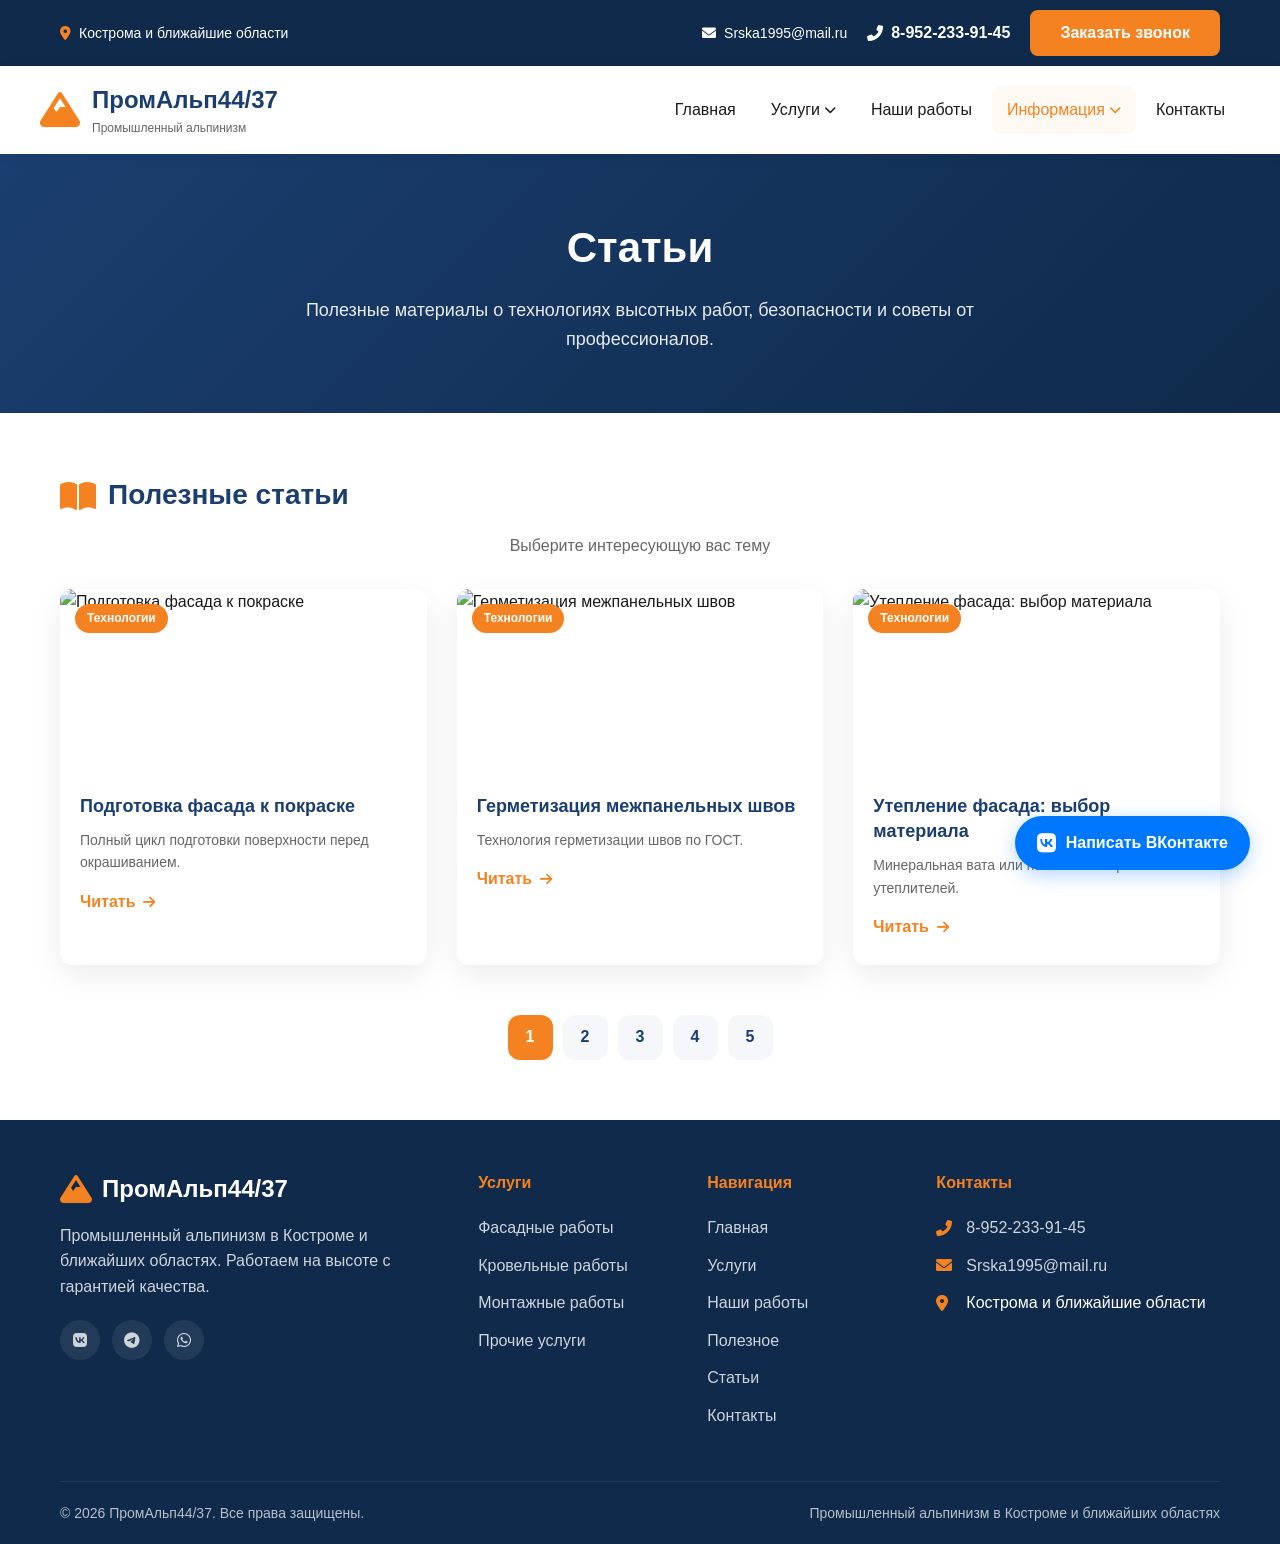
==== articles.html @ 1e6d3c6c "Add files via upload" ====
<!DOCTYPE html>
<html lang="ru">
<head>
    <meta charset="UTF-8">
    <meta name="viewport" content="width=device-width, initial-scale=1.0">
    <title>Статьи — ПромАльп44/37</title>
    <meta name="description" content="Полезные статьи о технологиях высотных работ, безопасности и советы от профессионалов промышленного альпинизма.">
    <link rel="icon" href="data:image/svg+xml,%3Csvg xmlns='http://www.w3.org/2000/svg' viewBox='0 0 100 100'%3E%3Ctext y='.9em' font-size='85'%3E🏔️%3C/text%3E%3C/svg%3E">
    <link rel="stylesheet" href="style.css">
    <link rel="stylesheet" href="https://cdnjs.cloudflare.com/ajax/libs/font-awesome/6.0.0/css/all.min.css">
    <style>
        .page-header { background: linear-gradient(135deg, var(--primary) 0%, var(--primary-dark) 100%); color: var(--white); padding: 60px 0; text-align: center; }
        .page-header h1 { font-size: 42px; margin-bottom: 15px; }
        .page-header p { font-size: 18px; opacity: 0.9; max-width: 700px; margin: 0 auto; }
        .articles-content { padding: 60px 0; background: var(--white); }
        .section-title { font-size: 28px; font-weight: 700; color: var(--primary); margin-bottom: 15px; display: flex; align-items: center; gap: 12px; }
        .section-title i { color: var(--secondary); font-size: 32px; }
        .section-subtitle { color: var(--gray); margin-bottom: 30px; font-size: 16px; }
        .articles-grid { display: grid; grid-template-columns: repeat(3, 1fr); gap: 30px; }
        .article-card { background: var(--white); border-radius: var(--border-radius); overflow: hidden; box-shadow: var(--shadow); transition: transform 0.3s, box-shadow 0.3s; }
        .article-card:hover { transform: translateY(-5px); box-shadow: 0 15px 40px rgba(0,0,0,0.12); }
        .article-card__image { height: 180px; overflow: hidden; position: relative; }
        .article-card__image img { width: 100%; height: 100%; object-fit: cover; transition: transform 0.5s; }
        .article-card:hover .article-card__image img { transform: scale(1.05); }
        .article-card__category { position: absolute; top: 15px; left: 15px; background: var(--secondary); color: var(--white); padding: 5px 12px; border-radius: 30px; font-size: 12px; font-weight: 600; }
        .article-card__content { padding: 25px 20px; }
        .article-card__title { font-size: 18px; font-weight: 700; color: var(--primary); margin-bottom: 10px; line-height: 1.4; }
        .article-card__excerpt { color: var(--gray); font-size: 14px; margin-bottom: 15px; line-height: 1.6; }
        .article-card__link { color: var(--secondary); text-decoration: none; font-weight: 600; display: flex; align-items: center; gap: 8px; cursor: pointer; }
        .article-card__link i { font-size: 14px; transition: transform 0.3s; }
        .article-card__link:hover i { transform: translateX(5px); }
        .modal { display: none; position: fixed; top: 0; left: 0; width: 100%; height: 100%; background: rgba(0,0,0,0.7); z-index: 9999; align-items: center; justify-content: center; padding: 20px; }
        .modal.active { display: flex; }
        .modal-content { background: var(--white); border-radius: var(--border-radius); max-width: 800px; width: 100%; max-height: 80vh; overflow-y: auto; box-shadow: 0 20px 40px rgba(0,0,0,0.3); }
        .modal-header { padding: 25px 30px; border-bottom: 1px solid #eee; display: flex; align-items: center; justify-content: space-between; position: sticky; top: 0; background: var(--white); z-index: 10; }
        .modal-header h2 { font-size: 24px; color: var(--primary); margin: 0; }
        .modal-close { width: 40px; height: 40px; border-radius: 50%; background: var(--light); border: none; font-size: 20px; cursor: pointer; display: flex; align-items: center; justify-content: center; color: var(--gray); transition: all 0.3s; }
        .modal-close:hover { background: var(--secondary); color: var(--white); }
        .modal-body { padding: 30px; }
        .modal-body h3 { color: var(--primary); margin: 25px 0 15px; font-size: 20px; }
        .modal-body h3:first-of-type { margin-top: 0; }
        .modal-body p { color: var(--gray); line-height: 1.7; margin-bottom: 15px; }
        .modal-body ul, .modal-body ol { margin: 15px 0 20px 20px; color: var(--gray); line-height: 1.7; }
        .modal-body li { margin-bottom: 8px; }
        .modal-body .highlight-box { background: var(--light); padding: 20px; border-radius: var(--border-radius); margin: 20px 0; border-left: 4px solid var(--secondary); }
        .pagination { display: flex; justify-content: center; gap: 10px; margin-top: 50px; }
        .pagination-btn { width: 45px; height: 45px; border-radius: 12px; background: var(--light); border: none; font-size: 16px; font-weight: 600; color: var(--primary); cursor: pointer; transition: all 0.3s; }
        .pagination-btn:hover { background: var(--secondary); color: var(--white); }
        .pagination-btn.active { background: var(--secondary); color: var(--white); }
        @media (max-width: 992px) { .articles-grid { grid-template-columns: repeat(2, 1fr); } }
        @media (max-width: 768px) { .page-header h1 { font-size: 32px; } .articles-grid { grid-template-columns: 1fr; } .modal-content { max-width: 95%; } }
    </style>
</head>
<body>
    <div class="top-bar">
        <div class="container top-bar__container">
            <div class="top-bar__left"><span><i class="fas fa-map-marker-alt"></i> Кострома и ближайшие области</span></div>
            <div class="top-bar__right">
                <a href="mailto:Srska1995@mail.ru"><i class="fas fa-envelope"></i> Srska1995@mail.ru</a>
                <a href="tel:+79522339145" class="top-bar__phone"><i class="fas fa-phone-alt"></i> 8-952-233-91-45</a>
                <button class="btn btn-small btn-callback">Заказать звонок</button>
            </div>
        </div>
    </div>

    <header class="header">
        <div class="container header__container">
            <a href="index.html" class="logo"><i class="fas fa-mountain"></i><div class="logo__text"><span class="logo__title">ПромАльп44/37</span><span class="logo__subtitle">Промышленный альпинизм</span></div></a>
            <nav class="nav">
                <button class="mobile-toggle" id="mobile-toggle"><i class="fas fa-bars"></i></button>
                <ul class="nav-menu" id="nav-menu">
                    <li class="nav-item"><a href="index.html" class="nav-link">Главная</a></li>
                    <li class="nav-item dropdown">
                        <a href="services.html" class="nav-link">Услуги <i class="fas fa-chevron-down"></i></a>
                        <div class="mega-menu mega-menu--services">
                            <div class="container mega-menu__container" style="grid-template-columns: repeat(2, 1fr); max-width: 550px; gap: 20px;">
                                <div class="mega-menu__column">
                                    <h4><i class="fas fa-building"></i> Фасадные работы</h4><ul><li><a href="services.html?tab=facade">Утепление фасада</a></li><li><a href="services.html?tab=facade">Герметизация швов</a></li><li><a href="services.html?tab=facade">Покраска фасада</a></li><li><a href="services.html?tab=facade">Мойка окон</a></li><li><a href="services.html?tab=facade">Мойка фасада</a></li></ul>
                                    <h4 style="margin-top: 20px;"><i class="fas fa-home"></i> Кровельные работы</h4><ul><li><a href="services.html?tab=roof">Чистка снега</a></li><li><a href="services.html?tab=roof">Удаление наледи</a></li><li><a href="services.html?tab=roof">Удаление сосулек</a></li><li><a href="services.html?tab=roof">Монтаж водостоков</a></li><li><a href="services.html?tab=roof">Снегозадержатели</a></li></ul>
                                </div>
                                <div class="mega-menu__column">
                                    <h4><i class="fas fa-tools"></i> Монтажные работы</h4><ul><li><a href="services.html?tab=mount">Монтаж кондиционеров</a></li><li><a href="services.html?tab=mount">Монтаж рекламы</a></li></ul>
                                    <h4 style="margin-top: 20px;"><i class="fas fa-tree"></i> Прочие услуги</h4><ul><li><a href="services.html?tab=other">Демонтажные работы</a></li><li><a href="services.html?tab=other">Спил деревьев</a></li></ul>
                                </div>
                            </div>
                        </div>
                    </li>
                    <li class="nav-item"><a href="portfolio.html" class="nav-link">Наши работы</a></li>
                    <li class="nav-item dropdown">
                        <a href="#" class="nav-link active">Информация <i class="fas fa-chevron-down"></i></a>
                        <div class="mega-menu mega-menu--info">
                            <div class="container mega-menu__container" style="grid-template-columns: repeat(2, 1fr); max-width: 500px;">
                                <div class="mega-menu__column"><h4><i class="fas fa-toolbox"></i> Полезное</h4><ul><li><a href="useful.html">Снаряжение</a></li><li><a href="useful.html#calculator">Калькулятор</a></li></ul></div>
                                <div class="mega-menu__column"><h4><i class="fas fa-book-open"></i> Статьи</h4><ul><li><a href="articles.html">Все статьи</a></li><li><a href="articles.html?page=1">Технологии</a></li><li><a href="articles.html?page=2">Безопасность</a></li><li><a href="articles.html?page=3">Советы</a></li></ul></div>
                            </div>
                        </div>
                    </li>
                    <li class="nav-item"><a href="contacts.html" class="nav-link">Контакты</a></li>
                </ul>
            </nav>
        </div>
    </header>

    <section class="page-header"><div class="container"><h1>Статьи</h1><p>Полезные материалы о технологиях высотных работ, безопасности и советы от профессионалов.</p></div></section>

    <section class="articles-content">
        <div class="container">
            <h2 class="section-title"><i class="fas fa-book-open"></i>Полезные статьи</h2>
            <p class="section-subtitle">Выберите интересующую вас тему</p>
            <div class="articles-grid" id="articles-container"></div>
            <div class="pagination" id="pagination">
                <button class="pagination-btn active" data-page="1">1</button>
                <button class="pagination-btn" data-page="2">2</button>
                <button class="pagination-btn" data-page="3">3</button>
                <button class="pagination-btn" data-page="4">4</button>
                <button class="pagination-btn" data-page="5">5</button>
            </div>
        </div>
    </section>

    <div class="modal" id="article-modal">
        <div class="modal-content">
            <div class="modal-header"><h2 id="modal-title"></h2><button class="modal-close" onclick="closeModal()">&times;</button></div>
            <div class="modal-body" id="modal-body"></div>
        </div>
    </div>

    <footer class="footer">
        <div class="container">
            <div class="footer__top">
                <div class="footer__col"><div class="footer__logo"><i class="fas fa-mountain"></i><span>ПромАльп44/37</span></div><p>Промышленный альпинизм в Костроме и ближайших областях. Работаем на высоте с гарантией качества.</p><div class="footer__social"><a href="#"><i class="fab fa-vk"></i></a><a href="#"><i class="fab fa-telegram"></i></a><a href="#"><i class="fab fa-whatsapp"></i></a></div></div>
                <div class="footer__col"><h4>Услуги</h4><ul><li><a href="services.html?tab=facade">Фасадные работы</a></li><li><a href="services.html?tab=roof">Кровельные работы</a></li><li><a href="services.html?tab=mount">Монтажные работы</a></li><li><a href="services.html?tab=other">Прочие услуги</a></li></ul></div>
                <div class="footer__col"><h4>Навигация</h4><ul><li><a href="index.html">Главная</a></li><li><a href="services.html">Услуги</a></li><li><a href="portfolio.html">Наши работы</a></li><li><a href="useful.html">Полезное</a></li><li><a href="articles.html">Статьи</a></li><li><a href="contacts.html">Контакты</a></li></ul></div>
                <div class="footer__col"><h4>Контакты</h4><ul class="footer__contacts"><li><i class="fas fa-phone-alt"></i><a href="tel:+79522339145">8-952-233-91-45</a></li><li><i class="fas fa-envelope"></i><a href="mailto:Srska1995@mail.ru">Srska1995@mail.ru</a></li><li><i class="fas fa-map-marker-alt"></i>Кострома и ближайшие области</li></ul></div>
            </div>
            <div class="footer__bottom"><p>© 2026 ПромАльп44/37. Все права защищены.</p><p>Промышленный альпинизм в Костроме и ближайших областях</p></div>
        </div>
    </footer>

    <a href="https://vk.com/write-12345678" class="vk-button" target="_blank"><i class="fab fa-vk"></i><span>Написать ВКонтакте</span></a>
    <script src="script.js"></script>
    <script>
        const articlesData = {
            1: [{title:'Подготовка фасада к покраске',excerpt:'Полный цикл подготовки поверхности перед окрашиванием.',category:'Технологии',image:'https://formula-v.ru/images/Okraska-fasadov3.jpg',content:`<h3>Этапы подготовки фасада</h3><h4>1. Очистка поверхности</h4><p>Удаление старой краски, грязи, высолов. Используются мойки высокого давления, пескоструйные аппараты или химические смывки. Это самый важный этап, от которого зависит долговечность нового покрытия.</p><h4>2. Ремонт трещин и сколов</h4><p>Все дефекты заделываются ремонтными составами. Глубокие трещины расшиваются и заполняются герметиком. Если пропустить этот шаг, краска быстро потрескается в этих местах.</p><h4>3. Грунтовка</h4><p>Обязательный этап! Грунтовка улучшает адгезию (сцепление) краски, уменьшает её расход, защищает от грибка и плесени. Для фасадов лучше использовать грунтовку глубокого проникновения.</p><h4>4. Шпаклёвка (при необходимости)</h4><p>Для выравнивания поверхности перед покраской, если есть значительные неровности.</p><h4>5. Финишная окраска</h4><p>Нанесение краски в 2-3 слоя с промежуточной сушкой. Первый слой — самый важный, он должен быть тонким и равномерным.</p><div class="highlight-box"><strong>Совет:</strong> Не красьте фасад в дождь, при сильном ветре или на солнцепёке. Оптимальная температура +10°C до +25°C.</div>`},{title:'Герметизация межпанельных швов',excerpt:'Технология герметизации швов по ГОСТ.',category:'Технологии',image:'https://prom-alp24.ru/wp-content/uploads/2020/06/первичка-2-1024x512.jpg',content:`<h3>Почему важна герметизация?</h3><p>Через негерметичные швы уходит до 40% тепла, проникает влага, образуется плесень, разрушается фасад. В панельных домах это одна из главных причин промерзания стен.</p><h3>Технология «тёплый шов» (по ГОСТ)</h3><ol><li><strong>Вскрытие шва</strong> — удаление старого герметика, очистка полости от мусора и пыли.</li><li><strong>Укладка утеплителя</strong> — в шов укладывается вилатерм (вспененный полиэтилен) нужного диаметра. Он должен сидеть плотно, с небольшим сжатием.</li><li><strong>Герметизация</strong> — поверх вилатерма наносится мастика или полиуретановый герметик слоем не менее 3-5 мм.</li><li><strong>Выравнивание</strong> — герметик разравнивается шпателем заподлицо с фасадом для эстетичного вида.</li></ol><h3>Материалы</h3><ul><li><strong>Вилатерм</strong> — утеплитель, выпускается диаметром 10-60 мм.</li><li><strong>Герметик полиуретановый</strong> — самый долговечный (до 15 лет), эластичный.</li><li><strong>Герметик силиконовый</strong> — для швов с малой деформацией.</li><li><strong>Мастика битумная</strong> — для кровельных работ.</li></ul><div class="highlight-box"><strong>Гарантия:</strong> При правильном выполнении герметизация служит 10-15 лет.</div>`},{title:'Утепление фасада: выбор материала',excerpt:'Минеральная вата или пенопласт? Сравнение утеплителей.',category:'Технологии',image:'https://50.img.avito.st/image/1/1.ntFO_7aDMjggV9Iyftm72kNeMD7wVOgxGlQwOvZCMjLaUAjy-Vw.rhb_4RkakMegrSfgkwH0rq7jIeD-p_q-DllT1XUFEEM',content:`<h3>Минеральная (каменная) вата</h3><p><strong>Плюсы:</strong> Не горит, паропроницаема (стены «дышат»), хорошая звукоизоляция, долговечность до 50 лет. Экологичный материал.</p><p><strong>Минусы:</strong> Дороже пенопласта, тяжелее, требует обязательной защиты от влаги (намокания).</p><p><strong>Цена:</strong> от 2500 ₽/м² с работой.</p><h3>Пенополистирол (пенопласт)</h3><p><strong>Плюсы:</strong> Дешёвый, лёгкий, не впитывает влагу, прост в монтаже.</p><p><strong>Минусы:</strong> Горюч, паронепроницаем (стены не дышат), любят грызуны, срок службы 15-20 лет.</p><p><strong>Цена:</strong> от 1800 ₽/м² с работой.</p><h3>Экструдированный пенополистирол (XPS)</h3><p><strong>Применение:</strong> Идеален для цоколя, фундамента, отмостки. Очень прочный и не боится воды.</p><div class="highlight-box"><strong>Рекомендация:</strong> Для жилых домов и квартир всегда выбирайте минеральную вату — она безопаснее и долговечнее. Пенопласт подходит только для нежилых помещений или временных построек.</div>`}],
            2: [{title:'Очистка кровли от снега: правила безопасности',excerpt:'Как правильно чистить крышу, чтобы не повредить покрытие.',category:'Безопасность',image:'https://pro-alpinizm.ru/wp-content/uploads/2025/01/uborka-snega-s-krysh-1.jpg',content:`<h3>Почему важно чистить крышу?</h3><p>Снеговая нагрузка может превысить несущую способность кровли, что приводит к обрушению. Наледь и сосульки опасны для людей, автомобилей и водостоков.</p><h3>Правила безопасной очистки</h3><ul><li>Работать только со страховкой, даже на пологой крыше.</li><li>Использовать пластиковые лопаты, чтобы не повредить покрытие (особенно металлочерепицу и мягкую кровлю).</li><li>Не сбрасывать снег на провода, кондиционеры, козырьки.</li><li>Ограждать опасную зону внизу сигнальной лентой на расстоянии 5-10 метров от стены.</li><li>Не работать в одиночку — обязательно напарник для страховки и подачи инструмента.</li></ul><h3>Особенности для разных покрытий</h3><ul><li><strong>Металлочерепица и профнастил</strong> — оставлять 5-10 см снега, чтобы не поцарапать полимерное покрытие.</li><li><strong>Мягкая кровля</strong> — только пластиковые лопаты, без усилий, чтобы не сорвать гранулят.</li><li><strong>Шифер</strong> — ходить только по трапам, так как это очень хрупкий материал!</li><li><strong>Фальцевая кровля</strong> — аккуратно, не деформировать фальцы.</li></ul><div class="highlight-box"><strong>Важно!</strong> Никогда не сбивайте сосульки молотком или ломом — это повреждает водостоки и фасад. Используйте специальные скребки или горячую воду (в крайнем случае).</div>`},{title:'Монтаж кондиционера на высоте',excerpt:'Особенности установки внешнего блока на фасаде многоэтажки.',category:'Технологии',image:'https://avatars.mds.yandex.net/i?id=ea22365a8e24bc9c106483fe14aad7d3_l-5480282-images-thumbs&n=13',content:`<h3>Что нужно для монтажа</h3><ul><li>Промышленный альпинист с допуском к высотным работам.</li><li>Кронштейны, подходящие под вес блока и материал стены (кирпич, бетон, сэндвич-панели).</li><li>Инструмент: перфоратор, уровень, гаечные ключи, динамометрический ключ.</li><li>Страховка инструмента от падения (специальные темляки).</li><li>Система полиспаста или лебёдка для подъёма блока.</li></ul><h3>Этапы монтажа</h3><ol><li><strong>Разметка</strong> — определение места установки с учётом доступа воздуха и удобства обслуживания. Минимальное расстояние до потолка — 10-15 см.</li><li><strong>Крепление кронштейнов</strong> — сверление отверстий, установка химических или распорных анкеров.</li><li><strong>Подъём блока</strong> — с использованием верёвок и системы полиспаста. Блок должен быть надёжно закреплён на верёвке.</li><li><strong>Фиксация блока</strong> — затяжка гаек с рекомендованным усилием, проверка горизонтали уровнем.</li><li><strong>Подключение коммуникаций</strong> — прокладка трассы, подключение электрики, вакуумирование системы.</li></ol><h3>Особенности зимнего монтажа</h3><p>При температуре ниже -10°C требуются специальные зимние комплекты для кондиционера (подогрев картера компрессора, дренажа). Также сложнее работать с медными трубами.</p><div class="highlight-box"><strong>Совет:</strong> Не устанавливайте внешний блок под прямыми солнечными лучами (перегрев) или в местах скопления снега. Обеспечьте свободный доступ для сервисного обслуживания.</div>`},{title:'Спил аварийных деревьев частями',excerpt:'Технология безопасного удаления деревьев в стеснённых условиях.',category:'Технологии',image:'https://avatars.mds.yandex.net/i?id=42317effc8daacaeb8977ae13526a4b0435c576f-5863201-images-thumbs&n=13',content:`<h3>Когда требуется спил дерева частями?</h3><p>Метод применяется, когда нет свободного пространства для валки дерева целиком: в плотной городской застройке, рядом со зданиями, линиями электропередач, заборами.</p><h3>Методы спила</h3><ul><li><strong>С использованием автовышки</strong> — самый безопасный и быстрый способ, если есть подъезд.</li><li><strong>Методом промышленного альпинизма</strong> — когда техника не может подъехать. Альпинист поднимается по стволу, закрепляется и спиливает дерево по частям сверху вниз.</li></ul><h3>Техника безопасности при работе альпинистом</h3><ul><li>Ограждение опасной зоны радиусом, равным высоте дерева плюс 5 метров.</li><li>Использование каски с защитой лица, очков, перчаток, спецобуви с защитой от пореза.</li><li>Надёжная страховка альпиниста к стволу и независимая страховочная верёвка.</li><li>Контролируемый спуск спиленных частей на верёвке (ни в коем случае не свободный сброс!).</li></ul><h3>Что входит в стоимость услуги</h3><ul><li>Выезд специалиста, оценка и составление плана работ.</li><li>Непосредственно спил дерева.</li><li>Уборка и вывоз порубочных остатков (веток и ствола).</li><li>Уборка территории от опилок и мелкого мусора.</li></ul><div class="highlight-box"><strong>Важно:</strong> Для спиливания деревьев в городе часто требуется разрешение (порубочный билет). Уточняйте этот момент у заказчика.</div>`}],
            3: [{title:'Мойка окон на высоте: технология',excerpt:'Как профессионально моют окна в небоскрёбах и на высоте.',category:'Технологии',image:'https://static.tildacdn.com/tild3232-3139-4165-b361-663163366566/___69.png',content:`<h3>Методы мойки окон на высоте</h3><ul><li><strong>Промышленный альпинизм</strong> — универсальный метод для любого здания, где нет технической возможности использовать люльки.</li><li><strong>Люльки и фасадные подъёмники</strong> — если здание оборудовано такими системами.</li><li><strong>Телескопические штанги с подачей воды</strong> — для окон до 3-4 этажа, где не требуется выход на фасад.</li></ul><h3>Процесс профессиональной мойки (альпинистами)</h3><ol><li><strong>Подготовка:</strong> Обильное смачивание стекла и рамы водой для размягчения грязи.</li><li><strong>Нанесение моющего раствора:</strong> Используется специальный концентрат для стёкол, который не оставляет разводов.</li><li><strong>Очистка:</strong> Губкой или мягкой щёткой с телескопической ручкой удаляется основная грязь.</li><li><strong>Удаление раствора:</strong> Резиновым сгоном (сквиджем) вода сгоняется сверху вниз или горизонтально.</li><li><strong>Финишная протирка:</strong> Насухо микрофиброй, полировка стёкол для удаления оставшихся разводов.</li></ol><h3>Что входит в стоимость</h3><ul><li>Выезд бригады на объект.</li><li>Профессиональные моющие средства и инвентарь.</li><li>Работа промышленных альпинистов.</li><li>Уборка подоконников и отливов от грязной воды после работ.</li></ul><div class="highlight-box"><strong>Периодичность:</strong> Рекомендуется мыть фасадные окна 2 раза в год — весной (после таяния снега) и осенью (перед зимой).</div>`},{title:'Промышленный альпинизм зимой',excerpt:'Особенности высотных работ в холодное время года.',category:'Советы',image:'https://roof-1.ru/wp-content/uploads/2022/10/Очистка-от-снега-10-800x601.jpg',content:`<h3>Ограничения по погоде</h3><p>Работы на высоте прекращаются при следующих условиях:</p><ul><li>Температура воздуха ниже -25°C (при более низких температурах снаряжение теряет свои свойства, повышается риск обморожений).</li><li>Скорость ветра более 10 м/с (сильно раскачивает альпиниста, затрудняет контроль).</li><li>Сильный снегопад, метель, гололёд, гроза.</li></ul><h3>Особенности снаряжения зимой</h3><ul><li><strong>Одежда:</strong> Многослойная утеплённая спецодежда, не стесняющая движений. Обязательно термобельё, флисовая кофта, мембранная куртка.</li><li><strong>Перчатки:</strong> Тёплые, но сохраняющие чувствительность для работы с карабинами и узлами. Часто используются две пары: тонкие тактические и сверху тёплые верхонки.</li><li><strong>Обувь:</strong> Утеплённая, с нескользящей подошвой, совместимая с зажимами и педалями.</li><li><strong>Верёвки:</strong> Обязательно с водоотталкивающей пропиткой (маркировка Dry). Мокрая верёвка на морозе становится колом и теряет прочность.</li><li><strong>Термос с горячим чаем</strong> — обязательный элемент экипировки.</li></ul><h3>Зимние услуги, которые мы предлагаем</h3><ul><li>Очистка кровли от снега и наледи.</li><li>Удаление сосулек с карнизов и козырьков.</li><li>Монтаж и ремонт снегозадержателей.</li><li>Аварийный ремонт кровли в зимний период.</li></ul><div class="highlight-box"><strong>Совет:</strong> Планируйте зимние высотные работы заранее. В пик сезона (декабрь-февраль) у альпинистов очень высокая загрузка.</div>`},{title:'Виды герметиков для фасадных работ',excerpt:'Какой герметик выбрать для разных типов швов и поверхностей.',category:'Технологии',image:'https://anika.by/oc-content/uploads/246/108927.jpg',content:`<h3>Полиуретановые герметики</h3><p>Самые популярные для фасадных работ. Обладают отличной адгезией к бетону, кирпичу, металлу. Эластичные (выдерживают растяжение до 200-300%), долговечные (до 15 лет), устойчивы к УФ-излучению и атмосферным воздействиям. Идеальны для герметизации межпанельных и деформационных швов.</p><h3>Силиконовые герметики</h3><p>Для швов с малой деформацией. Отличная адгезия к стеклу, керамике, эмалям. Бывают нейтральные и кислотные (кислотные нельзя использовать на металле и камне, вызывают коррозию). Хорошо подходят для герметизации оконных отливов и примыканий к остеклению.</p><h3>Акриловые герметики</h3><p>Недорогие, экологичные, можно красить. Но менее эластичные и долговечные, чем полиуретан. Со временем могут выцветать и трескаться. Подходят для внутренних работ или для заделки небольших трещин в штукатурке.</p><h3>Битумные и бутилкаучуковые герметики</h3><p>Специализированные материалы для кровельных работ, гидроизоляции фундаментов и цоколей. Обладают отличной адгезией к битумным поверхностям, рубероиду, металлу.</p><div class="highlight-box"><strong>Рекомендация:</strong> Для фасадных швов всегда выбирайте качественный полиуретановый герметик проверенных брендов (например, Soudal, Tytan, Sikaflex).</div>`}],
            4: [{title:'Монтаж водосточной системы',excerpt:'Виды водостоков, расчёт количества и правила установки.',category:'Технологии',image:'https://sk-r.ru/wp-content/uploads/2025/08/ocnjovjmrv.jpg',content:`<h3>Виды водосточных систем</h3><ul><li><strong>Пластиковые (ПВХ)</strong> — не ржавеют, лёгкие, недорогие, но менее прочные и могут треснуть на морозе, если в них замёрзнет вода. Срок службы 15-20 лет.</li><li><strong>Металлические (оцинкованная сталь, сталь с полимерным покрытием)</strong> — прочные, долговечные (30-50 лет), не боятся морозов. Дороже пластика, требуют аккуратного монтажа, чтобы не поцарапать покрытие.</li><li><strong>Медные</strong> — премиум-сегмент, срок службы 100+ лет, очень дорогие. Со временем покрываются благородной патиной.</li></ul><h3>Расчёт водостока</h3><ul><li>Площадь ската кровли определяет диаметр желобов и труб. Для площади до 100 м² — желоб 125 мм, труба 90 мм. Свыше 100 м² — желоб 150 мм, труба 100 мм.</li><li>На каждые 10 метров желоба устанавливается одна водосточная труба.</li><li>Уклон желоба должен составлять 3-5 мм на 1 метр длины для нормального стока воды.</li></ul><h3>Этапы монтажа</h3><ol><li><strong>Разметка и установка кронштейнов</strong> с учётом уклона.</li><li><strong>Укладка желобов</strong> в кронштейны, соединение между собой муфтами.</li><li><strong>Установка водоприёмных воронок</strong> в самых низких точках желоба.</li><li><strong>Монтаж водосточных труб</strong> и колен (отметов) для отвода воды от фундамента.</li><li><strong>Крепление труб к стене</strong> хомутами с шагом 1.5-2 метра.</li></ol><div class="highlight-box"><strong>Совет:</strong> Устанавливайте водостоки до наступления заморозков. Зимой монтаж возможен, но сложнее и менее надёжен (особенно для пластика).</div>`},{title:'Установка снегозадержателей',excerpt:'Зачем нужны снегозадержатели и как их правильно монтировать.',category:'Технологии',image:'https://avatars.mds.yandex.net/i?id=d4364af59062c08ad595392aafd5d386d47034fb-4935395-images-thumbs&n=13',content:`<h3>Зачем нужны снегозадержатели?</h3><p>Они предотвращают лавинообразный сход снега с крыши, который может повредить водостоки, фасад, припаркованные автомобили и, самое главное, травмировать людей.</p><h3>Виды снегозадержателей</h3><ul><li><strong>Трубчатые</strong> — самые надёжные и распространённые. Состоят из кронштейнов и двух труб. Подходят для металлочерепицы, профнастила, фальцевой кровли.</li><li><strong>Уголковые (пластинчатые)</strong> — для фальцевой кровли и мягкой черепицы. Представляют собой треугольные пластины из оцинкованной стали.</li><li><strong>Решётчатые</strong> — для высоких снеговых нагрузок. Устанавливаются на кровлях с большим уклоном.</li><li><strong>Бугели (точечные)</strong> — для мягкой кровли, задерживают небольшие объёмы снега, предотвращая его сползание.</li></ul><h3>Правила монтажа</h3><ul><li>Устанавливаются над несущей стеной, а не на карнизном свесе. Иначе снег может вырвать их вместе с кровельным материалом.</li><li>Первый ряд — на расстоянии 30-50 см от карниза.</li><li>При длине ската более 5-6 метров устанавливают второй ряд снегозадержателей.</li><li>Крепление ТОЛЬКО в обрешётку, а не в кровельный материал! Для этого используются длинные саморезы с уплотнительными резинками.</li></ul><div class="highlight-box"><strong>Важно!</strong> Не экономьте на снегозадержателях — их отсутствие может привести к серьёзным последствиям и судебным искам.</div>`},{title:'Демонтаж конструкций на высоте',excerpt:'Как безопасно демонтировать старые или аварийные конструкции.',category:'Технологии',image:'https://tyumen.na-vysote.pro/sites/default/files/kcfinder/images/montazh-dyuralajta-1024x576.jpg',content:`<h3>Что можно демонтировать</h3><ul><li>Старые кондиционеры и кронштейны.</li><li>Рекламные баннеры, вывески, объёмные буквы.</li><li>Водосточные системы и элементы кровли.</li><li>Аварийные конструкции (балконы, козырьки, лепнина).</li><li>Остекление и оконные рамы.</li></ul><h3>Методы демонтажа</h3><ul><li><strong>Ручной демонтаж</strong> — с использованием ручного инструмента (ключи, отвёртки, гвоздодёры).</li><li><strong>Механизированный</strong> — болгарка, перфоратор, гайковёрт. Требует особой осторожности и искробезопасности.</li><li><strong>Газорезка</strong> — для металлоконструкций. Требует соблюдения строжайших правил пожарной безопасности.</li><li><strong>Алмазная резка</strong> — для железобетона и кирпича. Минимум пыли и вибрации.</li></ul><h3>Особенности и техника безопасности</h3><ul><li>Обязательное ограждение опасной зоны внизу.</li><li>Контролируемый спуск демонтированных элементов на верёвках (использование полиспаста или лебёдки).</li><li>Сортировка строительного мусора (металл, бетон, пластик) для дальнейшей утилизации.</li><li>Организация вывоза строительного мусора с объекта.</li></ul><div class="highlight-box"><strong>Важно!</strong> Демонтаж на высоте — один из самых опасных видов работ. Доверяйте его только профессионалам с опытом и допусками.</div>`}],
            5: [{title:'Техника безопасности при работе на высоте',excerpt:'Основные правила, которые спасают жизни.',category:'Безопасность',image:'https://avatars.dzeninfra.ru/get-zen_doc/271828/pub_65f95c5d6aa5424e8d13ed09_65f95fc2635df651e4068967/scale_1200',content:`<h3>Золотые правила безопасности</h3><ul><li><strong>Сертифицированное снаряжение:</strong> Используйте только промышленное альпинистское снаряжение, прошедшее сертификацию и регулярные проверки.</li><li><strong>Визуальный осмотр перед каждым использованием:</strong> Проверяйте верёвки на повреждения оплётки, карабины — на трещины и исправность муфт, обвязку — на потёртости.</li><li><strong>Напарник:</strong> Никогда не работайте в одиночку. Напарник страхует, подаёт инструмент и может оказать первую помощь.</li><li><strong>Ограждение опасной зоны:</strong> Внизу под местом работы обязательно должна быть огорожена зона сигнальной лентой.</li><li><strong>Учёт погодных условий:</strong> При сильном ветре, дожде, снегопаде или грозе работы немедленно прекращаются.</li></ul><h3>Что должно быть в аптечке альпиниста</h3><ul><li>Бинты стерильные и эластичные.</li><li>Жгут кровоостанавливающий (обязательно!).</li><li>Антисептик (хлоргексидин, перекись водорода).</li><li>Обезболивающее средство.</li><li>Атравматические ножницы, перчатки.</li><li>Спасательное покрывало (изотермическое).</li></ul><div class="highlight-box"><strong>Помните:</strong> Безопасность — это не просто правила, это ваша жизнь и здоровье. Никакая экономия времени или денег не стоит травмы.</div>`},{title:'Как часто нужно мыть фасад',excerpt:'Рекомендации по периодичности мойки фасадов.',category:'Советы',image:'https://gde.ru/images/img_ru/700/25/61/256186d9dc6c60248c9269cff7a86866.webp',content:`<h3>Факторы, влияющие на загрязнение фасада</h3><ul><li><strong>Близость к дорогам и промышленным зонам</strong> — выхлопные газы и копоть оседают на стенах.</li><li><strong>Материал фасада</strong> — светлые тона и пористые материалы (кирпич, штукатурка) пачкаются быстрее, чем гладкие и тёмные.</li><li><strong>Наличие деревьев и птиц</strong> — пыльца, листья, птичий помёт.</li><li><strong>Климатические условия</strong> — частые дожди и высокая влажность способствуют появлению мха и плесени.</li></ul><h3>Рекомендуемая периодичность</h3><ul><li><strong>Офисные и жилые здания (до 10 этажей)</strong> — 1-2 раза в год (весной и осенью).</li><li><strong>Здания у оживлённых дорог</strong> — 2-3 раза в год.</li><li><strong>Торговые центры и здания с высокой проходимостью</strong> — 3-4 раза в год или по мере загрязнения.</li><li><strong>Промышленные объекты</strong> — по индивидуальному графику, в зависимости от типа производства.</li></ul><h3>Признаки, что пора мыть фасад</h3><ul><li>Потеря цвета и «свежести» здания.</li><li>Появление высолов (белых пятен) на кирпичной кладке.</li><li>Плесень, грибок, мох на стенах (особенно с северной стороны).</li><li>Общее ощущение «неухоженности».</li></ul><div class="highlight-box"><strong>Совет:</strong> Регулярная мойка не только улучшает внешний вид, но и продлевает срок службы фасада, удаляя агрессивные загрязнения.</div>`},{title:'Виды верёвок для промальпа',excerpt:'Какую верёвку выбрать для высотных работ.',category:'Снаряжение',image:'https://verticalshop.ru/upload/iblock/96d/2015gkxwjug31xys2tramxxxomdqgndg/tipy_alpinistskoy_verevki.jpg',content:`<h3>Типы верёвок</h3><ul><li><strong>Статические (Static / Low Stretch)</strong> — минимальное растяжение под нагрузкой (менее 5%). Используются для подъёма и спуска, навески перил, спасработ. Это основной тип верёвки для промальпа.</li><li><strong>Динамические (Dynamic)</strong> — растягиваются под нагрузкой (до 40%), гасят энергию рывка при срыве. Используются для страховки, но не для постоянного подъёма/спуска.</li></ul><h3>Диаметр верёвки</h3><ul><li><strong>10-11 мм</strong> — универсальный диаметр для большинства высотных работ. Хорошо фиксируется в зажимах и спусковых устройствах.</li><li><strong>11.5-13 мм</strong> — для промышленного альпинизма, где важна повышенная износостойкость и прочность.</li><li><strong>8-9 мм</strong> — сдвоенные верёвки (двойник), лёгкие, для опытных альпинистов на больших перепадах высот.</li></ul><h3>Пропитка</h3><p>Верёвки с водоотталкивающей пропиткой (маркировка Dry) обязательны для работы на улице. Они не впитывают воду, не обмерзают зимой и служат дольше.</p><h3>Уход за верёвкой</h3><ul><li>Хранить в сухом проветриваемом месте, в чехле, защищённом от ультрафиолета.</li><li>Стирать только вручную или в специальных машинках для верёвок (без отжима!).</li><li>Избегать контакта с химикатами, маслами, острыми краями.</li></ul><div class="highlight-box"><strong>Срок службы:</strong> 3-5 лет при активном использовании, до 10 лет при редком (но не более 12 лет с даты производства).</div>`}]
        };
        let currentPage = 1;
        function renderArticles(page) { const container = document.getElementById('articles-container'); const articles = articlesData[page] || []; let html = ''; articles.forEach(article => { html += `<div class="article-card"><div class="article-card__image"><img src="${article.image}" alt="${article.title}"><span class="article-card__category">${article.category}</span></div><div class="article-card__content"><h3 class="article-card__title">${article.title}</h3><p class="article-card__excerpt">${article.excerpt}</p><span class="article-card__link" onclick='openArticleModal(${JSON.stringify(article).replace(/'/g, "\\'")})'>Читать <i class="fas fa-arrow-right"></i></span></div></div>`; }); container.innerHTML = html || '<p style="text-align:center;padding:40px;color:var(--gray);">Выберите страницу</p>'; document.querySelectorAll('.pagination-btn').forEach(btn => btn.classList.toggle('active', parseInt(btn.dataset.page) === page)); }
        function openArticleModal(article) { document.getElementById('modal-title').textContent = article.title; document.getElementById('modal-body').innerHTML = article.content; document.getElementById('article-modal').classList.add('active'); }
        function closeModal() { document.getElementById('article-modal').classList.remove('active'); }
        function getPageFromUrl() { const p = parseInt(new URLSearchParams(window.location.search).get('page')); return (p >= 1 && p <= 5) ? p : 1; }
        window.addEventListener('DOMContentLoaded', () => { currentPage = getPageFromUrl(); renderArticles(currentPage); document.querySelectorAll('.pagination-btn').forEach(btn => btn.addEventListener('click', function() { const page = parseInt(this.dataset.page); currentPage = page; renderArticles(page); const url = new URL(window.location); url.searchParams.set('page', page); window.history.pushState({}, '', url); })); document.getElementById('article-modal').addEventListener('click', e => { if (e.target === document.getElementById('article-modal')) closeModal(); }); });
        document.addEventListener('keydown', e => { if (e.key === 'Escape') closeModal(); });
    </script>
</body>
</html>
---- style.css ----
* { margin: 0; padding: 0; box-sizing: border-box; }

:root {
    --primary: #1a3e6f;
    --primary-dark: #0f2a4a;
    --secondary: #f58220;
    --secondary-dark: #e06d10;
    --dark: #1a1a1a;
    --light: #f5f7fa;
    --gray: #666;
    --white: #fff;
    --vk: #0077ff;
    --shadow: 0 10px 30px rgba(0,0,0,0.08);
    --border-radius: 12px;
}

html, body {
    overflow-x: hidden !important;
    width: 100%;
    max-width: 100%;
}

body {
    font-family: 'Segoe UI', Tahoma, Geneva, Verdana, sans-serif;
    line-height: 1.6;
    color: var(--dark);
    background: var(--white);
}

.container {
    max-width: 1200px;
    margin: 0 auto;
    padding: 0 20px;
}

/* Убираем все маркеры списков */
ul, ol {
    list-style: none !important;
    padding-left: 0 !important;
    margin-left: 0 !important;
}

/* ========== ВЕРХНЯЯ ПАНЕЛЬ ========== */
.top-bar {
    background: var(--primary-dark);
    color: var(--white);
    padding: 10px 0;
    font-size: 14px;
}

.top-bar__container {
    display: flex;
    justify-content: space-between;
    align-items: center;
    flex-wrap: wrap;
    gap: 15px;
}

.top-bar__left {
    display: flex;
    gap: 25px;
}

.top-bar__left span {
    display: flex;
    align-items: center;
    gap: 8px;
}

.top-bar__left i {
    color: var(--secondary);
}

.top-bar__right {
    display: flex;
    align-items: center;
    gap: 20px;
}

.top-bar__right a {
    color: var(--white);
    text-decoration: none;
    display: flex;
    align-items: center;
    gap: 8px;
    transition: color 0.3s;
}

.top-bar__right a:hover {
    color: var(--secondary);
}

.top-bar__phone {
    font-weight: 700;
    font-size: 16px;
}

.btn-small {
    background: var(--secondary);
    color: var(--white);
    padding: 8px 16px;
    border-radius: 6px;
    font-size: 13px;
    border: none;
    cursor: pointer;
    font-weight: 600;
    transition: background 0.3s;
}

.btn-small:hover {
    background: var(--secondary-dark);
}

/* ========== ШАПКА И МЕНЮ ========== */
.header {
    background: var(--white);
    box-shadow: 0 2px 15px rgba(0,0,0,0.05);
    position: sticky;
    top: 0;
    z-index: 999;
}

.header__container {
    display: flex;
    justify-content: space-between;
    align-items: center;
    padding: 15px 0;
    flex-wrap: wrap;
    gap: 15px;
}

.logo {
    display: flex;
    align-items: center;
    gap: 12px;
    text-decoration: none;
}

.logo i {
    font-size: 40px;
    color: var(--secondary);
}

.logo__text {
    display: flex;
    flex-direction: column;
}

.logo__title {
    font-size: 24px;
    font-weight: 700;
    color: var(--primary);
}

.logo__subtitle {
    font-size: 12px;
    color: var(--gray);
}

.nav {
    display: flex;
    align-items: center;
}

.nav-menu {
    display: flex;
    flex-wrap: wrap;
    justify-content: center;
    list-style: none !important;
    gap: 5px;
    margin: 0;
    padding: 0;
}

.nav-menu li {
    list-style: none !important;
}

.nav-item {
    position: relative;
    list-style: none !important;
}

.nav-link {
    display: flex;
    align-items: center;
    height: 48px;
    padding: 0 15px;
    color: var(--dark);
    text-decoration: none;
    font-weight: 500;
    transition: color 0.3s;
    border-radius: 8px;
    white-space: nowrap;
}

.nav-link:hover,
.nav-link.active {
    color: var(--secondary);
    background: rgba(245, 130, 32, 0.05);
}

.nav-link i {
    font-size: 12px;
    margin-left: 5px;
}

/* Мега-меню */
.mega-menu {
    position: absolute;
    top: 100%;
    left: 0;
    width: auto !important;
    min-width: 500px !important;
    max-width: 850px !important;
    background: var(--white);
    box-shadow: 0 20px 40px rgba(0,0,0,0.15);
    border-radius: 0 0 16px 16px;
    opacity: 0;
    visibility: hidden;
    transform: translateY(-10px);
    transition: all 0.3s;
    z-index: 998;
}

.nav-item.dropdown:hover .mega-menu {
    opacity: 1;
    visibility: visible;
    transform: translateY(0);
}

.mega-menu__container {
    display: grid;
    grid-template-columns: repeat(4, 1fr);
    gap: 20px !important;
    padding: 25px 20px !important;
}

.mega-menu__column h4 {
    color: var(--primary);
    margin-bottom: 15px;
    font-size: 16px;
    border-bottom: 2px solid var(--secondary);
    padding-bottom: 8px;
    display: inline-block;
}

.mega-menu__column ul {
    list-style: none !important;
    padding-left: 0 !important;
    margin-left: 0 !important;
}

.mega-menu__column li {
    margin-bottom: 10px;
    list-style: none !important;
}

.mega-menu__column a {
    color: var(--gray);
    text-decoration: none;
    font-size: 14px;
    transition: color 0.3s;
}

.mega-menu__column a:hover {
    color: var(--secondary);
}

.nav-item.dropdown:first-of-type .mega-menu {
    left: 0 !important;
    right: auto !important;
}

.nav-item.dropdown:last-of-type .mega-menu {
    left: auto !important;
    right: 0 !important;
    min-width: 400px !important;
    max-width: 500px !important;
}

.mobile-toggle {
    display: none;
}

/* ========== СЛАЙДЕР ========== */
.hero--slider {
    position: relative;
    height: 550px;
    overflow: hidden;
}

.hero-slider {
    position: relative;
    height: 100%;
}

.slide {
    position: absolute;
    top: 0;
    left: 0;
    width: 100%;
    height: 100%;
    opacity: 0;
    visibility: hidden;
    transition: opacity 0.8s, visibility 0.8s;
}

.slide.active {
    opacity: 1;
    visibility: visible;
}

.slide__bg {
    position: absolute;
    top: 0;
    left: 0;
    width: 100%;
    height: 100%;
    background-size: cover;
    background-position: center;
}

.slide__bg::after {
    content: '';
    position: absolute;
    top: 0;
    left: 0;
    width: 100%;
    height: 100%;
    background: linear-gradient(90deg, rgba(26,62,111,0.85) 0%, rgba(26,62,111,0.4) 100%);
}

.slide__content {
    position: relative;
    height: 100%;
    display: flex;
    flex-direction: column;
    justify-content: center;
    color: var(--white);
    z-index: 2;
}

.slide__title {
    font-size: 48px;
    font-weight: 800;
    line-height: 1.2;
    margin-bottom: 20px;
    max-width: 700px;
}

.slide__subtitle {
    font-size: 20px;
    margin-bottom: 30px;
    opacity: 0.95;
}

.slide__buttons {
    display: flex;
    gap: 15px;
}

.btn-outline-white {
    background: transparent;
    color: var(--white);
    border: 2px solid var(--white);
}

.btn-outline-white:hover {
    background: var(--white);
    color: var(--primary);
}

.slider-arrow {
    position: absolute;
    top: 50%;
    transform: translateY(-50%);
    width: 50px;
    height: 50px;
    background: rgba(255,255,255,0.2);
    border: none;
    border-radius: 50%;
    color: var(--white);
    font-size: 20px;
    cursor: pointer;
    backdrop-filter: blur(5px);
    transition: background 0.3s;
    z-index: 10;
}

.slider-arrow:hover {
    background: var(--secondary);
}

.slider-arrow--prev { left: 30px; }
.slider-arrow--next { right: 30px; }

.slider-dots-container {
    position: absolute;
    bottom: 25px;
    left: 50%;
    transform: translateX(-50%);
    display: flex;
    gap: 10px;
    z-index: 10;
}

.slider-dot {
    width: 12px;
    height: 12px;
    border-radius: 50%;
    background: rgba(255,255,255,0.4);
    border: none;
    cursor: pointer;
    transition: all 0.3s;
}

.slider-dot.active {
    background: var(--secondary);
    width: 30px;
    border-radius: 10px;
}

/* ========== СТАТИСТИКА ========== */
.stats {
    padding: 50px 0;
    background: var(--white);
}

.stats__grid {
    display: grid;
    grid-template-columns: repeat(4, 1fr);
    gap: 30px;
    text-align: center;
}

.stat-item__number {
    font-size: 48px;
    font-weight: 800;
    color: var(--secondary);
    line-height: 1.2;
}

.stat-item__number i {
    color: var(--secondary);
}

.stat-item__label {
    font-size: 16px;
    color: var(--gray);
}

/* ========== ПЛИТКИ УСЛУГ ========== */
.services-tiles {
    padding: 80px 0;
    background: var(--light);
}

.section-title {
    font-size: 36px;
    font-weight: 700;
    text-align: center;
    color: var(--primary);
    margin-bottom: 15px;
}

.section-title--left {
    text-align: left;
}

.section-subtitle {
    text-align: center;
    color: var(--gray);
    margin-bottom: 50px;
    font-size: 18px;
}

.services-tiles__grid {
    display: grid;
    grid-template-columns: repeat(4, 1fr);
    gap: 25px;
}

.service-tile {
    background: var(--white);
    border-radius: var(--border-radius);
    overflow: hidden;
    box-shadow: var(--shadow);
    transition: transform 0.3s, box-shadow 0.3s;
}

.service-tile:hover {
    transform: translateY(-5px);
    box-shadow: 0 15px 40px rgba(0,0,0,0.12);
}

.service-tile__img {
    height: 180px;
    overflow: hidden;
}

.service-tile__img img {
    width: 100%;
    height: 100%;
    object-fit: cover;
    transition: transform 0.5s;
}

.service-tile:hover .service-tile__img img {
    transform: scale(1.05);
}

.service-tile__content {
    padding: 25px 20px;
}

.service-tile__content i {
    font-size: 32px;
    color: var(--secondary);
    margin-bottom: 15px;
}

.service-tile__content h3 {
    font-size: 18px;
    margin-bottom: 10px;
    color: var(--primary);
}

.service-tile__content p {
    color: var(--gray);
    font-size: 14px;
    margin-bottom: 15px;
}

.service-tile__link {
    color: var(--secondary);
    text-decoration: none;
    font-weight: 600;
    display: flex;
    align-items: center;
    gap: 8px;
}

.service-tile__link i {
    font-size: 14px;
    margin: 0;
    transition: transform 0.3s;
}

.service-tile__link:hover i {
    transform: translateX(5px);
}

/* ========== ПРЕИМУЩЕСТВА ========== */
.advantages {
    padding: 80px 0;
    background: var(--white);
}

.advantages__grid {
    display: grid;
    grid-template-columns: 1.2fr 1fr;
    gap: 50px;
    align-items: center;
}

.advantages__subtitle {
    font-size: 16px;
    color: var(--gray);
    margin-bottom: 30px;
}

.advantages__list {
    display: flex;
    flex-direction: column;
    gap: 20px;
}

.advantage-item {
    display: flex;
    gap: 15px;
}

.advantage-item i {
    font-size: 24px;
    color: var(--secondary);
    min-width: 40px;
}

.advantage-item h4 {
    font-size: 18px;
    color: var(--primary);
    margin-bottom: 5px;
}

.advantage-item p {
    color: var(--gray);
    font-size: 14px;
}

.advantages__image img {
    width: 100%;
    border-radius: var(--border-radius);
    box-shadow: var(--shadow);
}

/* ========== ПОРЯДОК РАБОТЫ ========== */
.workflow {
    padding: 80px 0;
    background: var(--light);
}

.workflow__steps {
    display: grid;
    grid-template-columns: repeat(5, 1fr);
    gap: 20px;
}

.step {
    text-align: center;
    padding: 30px 15px;
    background: var(--white);
    border-radius: var(--border-radius);
    box-shadow: var(--shadow);
    position: relative;
}

.step__number {
    position: absolute;
    top: -15px;
    left: 50%;
    transform: translateX(-50%);
    width: 30px;
    height: 30px;
    background: var(--secondary);
    color: var(--white);
    border-radius: 50%;
    display: flex;
    align-items: center;
    justify-content: center;
    font-weight: 700;
    font-size: 14px;
}

.step__icon {
    font-size: 36px;
    color: var(--secondary);
    margin: 15px 0;
}

.step h4 {
    font-size: 16px;
    margin-bottom: 10px;
    color: var(--primary);
}

.step p {
    font-size: 13px;
    color: var(--gray);
}

/* ========== КАЛЬКУЛЯТОР ========== */
.calculator-section {
    padding: 80px 0;
    background: linear-gradient(135deg, var(--primary) 0%, var(--primary-dark) 100%);
}

.calculator-box {
    display: grid;
    grid-template-columns: 1fr 1fr;
    gap: 40px;
    background: var(--white);
    border-radius: 20px;
    overflow: hidden;
    box-shadow: 0 20px 40px rgba(0,0,0,0.2);
}

.calculator-box__content {
    padding: 40px;
}

.calculator-box__content h2 {
    font-size: 28px;
    color: var(--primary);
    margin-bottom: 10px;
}

.calculator-box__content p {
    color: var(--gray);
    margin-bottom: 25px;
}

.calculator-box__image {
    height: 100%;
}

.calculator-box__image img {
    width: 100%;
    height: 100%;
    object-fit: cover;
}

.calculator-form .form-row {
    margin-bottom: 15px;
}

.form-row--double {
    display: grid;
    grid-template-columns: 1fr 1fr;
    gap: 15px;
}

.form-control {
    width: 100%;
    padding: 14px 16px;
    border: 1px solid #ddd;
    border-radius: 8px;
    font-size: 15px;
    transition: border 0.3s;
}

.form-control:focus {
    outline: none;
    border-color: var(--secondary);
}

.form-note {
    font-size: 12px;
    color: var(--gray);
    margin-top: 15px;
    text-align: center;
}

.min-order {
    background: rgba(245, 130, 32, 0.1);
    padding: 8px 15px;
    border-radius: 30px;
    display: inline-block;
    font-size: 14px;
    color: var(--primary);
    margin-bottom: 20px;
}

/* ========== КНОПКИ ========== */
.btn {
    display: inline-block;
    padding: 14px 30px;
    border-radius: 8px;
    text-decoration: none;
    font-weight: 600;
    transition: all 0.3s;
    border: none;
    cursor: pointer;
    font-size: 16px;
}

.btn-primary {
    background: var(--secondary);
    color: var(--white);
}

.btn-primary:hover {
    background: var(--secondary-dark);
    transform: translateY(-2px);
}

.btn-block {
    display: block;
    width: 100%;
    text-align: center;
}

/* ========== ФУТЕР ========== */
.footer {
    background: var(--primary-dark);
    color: var(--white);
    padding: 50px 0 20px;
}

.footer__top {
    display: grid;
    grid-template-columns: 2fr 1fr 1fr 1.5fr;
    gap: 40px;
    margin-bottom: 40px;
}

.footer__logo {
    display: flex;
    align-items: center;
    gap: 10px;
    font-size: 24px;
    font-weight: 700;
    margin-bottom: 15px;
}

.footer__logo i {
    color: var(--secondary);
    font-size: 32px;
}

.footer__col p {
    opacity: 0.8;
    margin-bottom: 20px;
}

.footer__social {
    display: flex;
    gap: 12px;
}

.footer__social a {
    width: 40px;
    height: 40px;
    background: rgba(255,255,255,0.1);
    border-radius: 50%;
    display: flex;
    align-items: center;
    justify-content: center;
    color: var(--white);
    text-decoration: none;
    transition: background 0.3s;
}

.footer__social a:hover {
    background: var(--secondary);
}

.footer__col h4 {
    color: var(--secondary);
    margin-bottom: 20px;
    font-size: 16px;
}

.footer__col ul {
    list-style: none !important;
}

.footer__col li {
    margin-bottom: 12px;
    list-style: none !important;
}

.footer__col a {
    color: var(--white);
    text-decoration: none;
    opacity: 0.8;
    transition: opacity 0.3s;
}

.footer__col a:hover {
    opacity: 1;
    color: var(--secondary);
}

.footer__contacts li {
    display: flex;
    align-items: center;
    gap: 10px;
    list-style: none !important;
}

.footer__contacts i {
    color: var(--secondary);
    width: 20px;
}

.footer__bottom {
    border-top: 1px solid rgba(255,255,255,0.1);
    padding-top: 20px;
    display: flex;
    justify-content: space-between;
    font-size: 14px;
    opacity: 0.7;
}

/* ========== КНОПКА ВК ========== */
.vk-button {
    position: fixed;
    bottom: 30px;
    right: 30px;
    background: var(--vk);
    color: var(--white);
    padding: 14px 22px;
    border-radius: 50px;
    text-decoration: none;
    display: flex;
    align-items: center;
    gap: 10px;
    box-shadow: 0 5px 20px rgba(0,119,255,0.3);
    z-index: 999;
    font-weight: 600;
    transition: transform 0.3s, box-shadow 0.3s;
}

.vk-button:hover {
    transform: translateY(-5px);
    box-shadow: 0 10px 30px rgba(0,119,255,0.4);
}

.vk-button i {
    font-size: 22px;
}

/* ========== АДАПТИВНОСТЬ ========== */
@media (max-width: 992px) {
    .header__container { justify-content: center; }
    .nav-menu { justify-content: center; width: 100%; }
    .nav-link { padding: 0 12px; font-size: 14px; height: 42px; }
    .services-tiles__grid { grid-template-columns: repeat(2, 1fr); }
    .stats__grid { grid-template-columns: repeat(2, 1fr); }
    .advantages__grid { grid-template-columns: 1fr; }
    .advantages__image { display: none; }
    .footer__top { grid-template-columns: repeat(2, 1fr); }
    .calculator-box { grid-template-columns: 1fr; }
    .calculator-box__image { display: none; }
    .mega-menu { min-width: 350px !important; max-width: 500px !important; }
}

@media (max-width: 768px) {
    .top-bar__container { flex-direction: column; text-align: center; }
    .top-bar__left { flex-direction: column; gap: 5px; }
    .top-bar__right { flex-wrap: wrap; justify-content: center; }

    .nav-menu { gap: 0; }
    .nav-link { padding: 0 10px; font-size: 13px; height: 40px; }

    .slide__title { font-size: 32px; }
    .slide__subtitle { font-size: 16px; }
    .slider-arrow { display: none; }

    .services-tiles__grid { grid-template-columns: 1fr; }
    .stats__grid { grid-template-columns: 1fr; }
    .workflow__steps { grid-template-columns: 1fr; }
    .footer__top { grid-template-columns: 1fr; }
    .footer__bottom { flex-direction: column; text-align: center; gap: 10px; }

    .vk-button span { display: none; }
    .vk-button { padding: 14px; border-radius: 50%; }

    /* Открытие мега-меню по клику на мобильных */
    .nav-item.dropdown.active .mega-menu {
        display: block !important;
        opacity: 1 !important;
        visibility: visible !important;
        transform: translateY(0) !important;
        position: static;
        width: 100% !important;
        min-width: 100% !important;
        max-width: 100% !important;
        box-shadow: none;
        border-radius: 0;
        padding: 0;
        background: var(--light);
    }

    .nav-item.dropdown.active .mega-menu__container {
        grid-template-columns: 1fr !important;
        padding: 15px !important;
        gap: 15px !important;
    }

    .nav-item.dropdown .mega-menu {
        display: none;
    }
}

@media (max-width: 480px) {
    .slide__buttons { flex-direction: column; }
    .form-row--double { grid-template-columns: 1fr; }
    .nav-link { padding: 0 8px; font-size: 12px; height: 36px; }
    .logo__title { font-size: 18px; }
    .logo i { font-size: 32px; }
}
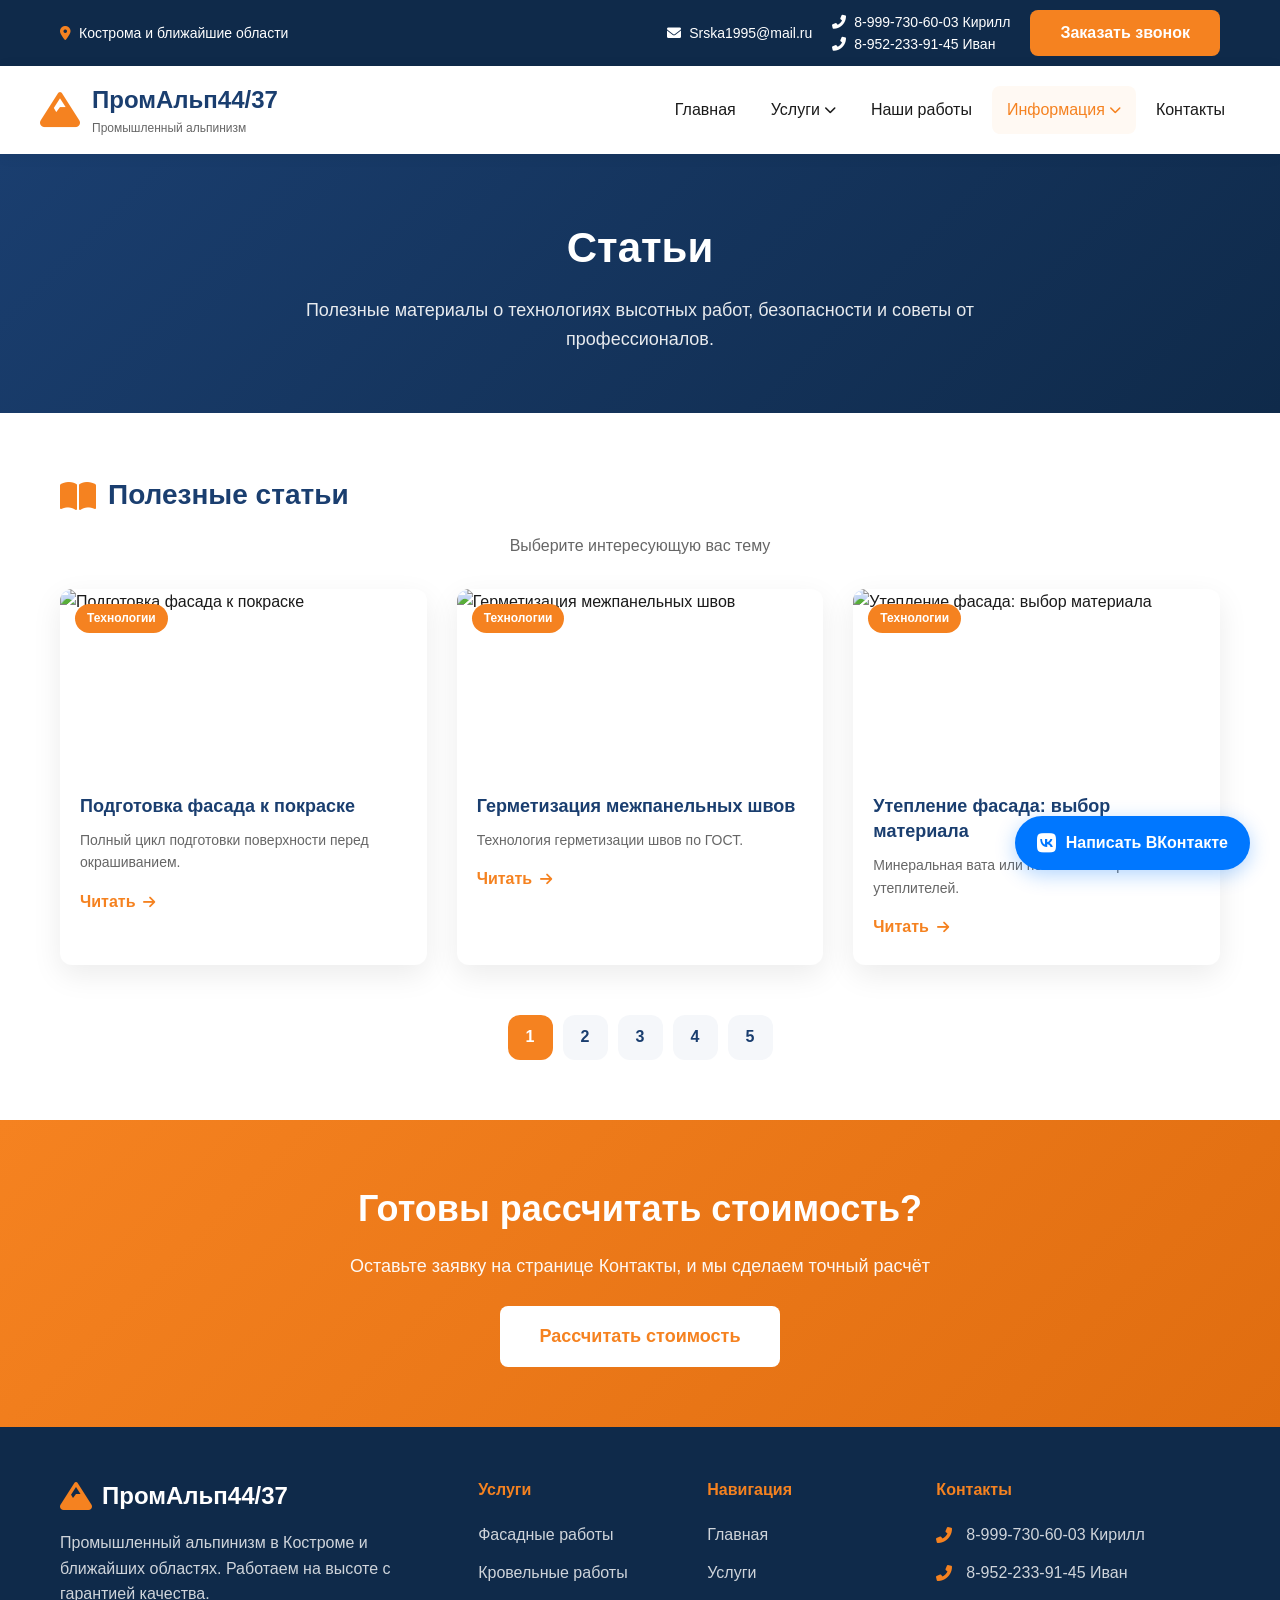
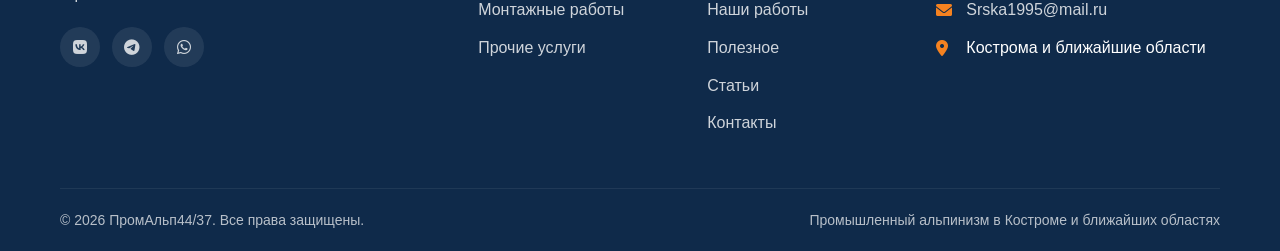
==== commit 6544372c: "обновления меню" ====
--- a/articles.html
+++ b/articles.html
@@ -47,8 +47,13 @@
         .pagination-btn { width: 45px; height: 45px; border-radius: 12px; background: var(--light); border: none; font-size: 16px; font-weight: 600; color: var(--primary); cursor: pointer; transition: all 0.3s; }
         .pagination-btn:hover { background: var(--secondary); color: var(--white); }
         .pagination-btn.active { background: var(--secondary); color: var(--white); }
+        .cta-section { padding: 60px 0; background: linear-gradient(135deg, var(--secondary) 0%, var(--secondary-dark) 100%); color: var(--white); text-align: center; }
+        .cta-section h2 { font-size: 36px; margin-bottom: 15px; }
+        .cta-section p { font-size: 18px; margin-bottom: 25px; opacity: 0.95; }
+        .cta-section .btn-white { background: var(--white); color: var(--secondary); padding: 16px 40px; font-size: 18px; }
+        .cta-section .btn-white:hover { background: var(--primary); color: var(--white); }
         @media (max-width: 992px) { .articles-grid { grid-template-columns: repeat(2, 1fr); } }
-        @media (max-width: 768px) { .page-header h1 { font-size: 32px; } .articles-grid { grid-template-columns: 1fr; } .modal-content { max-width: 95%; } }
+        @media (max-width: 768px) { .page-header h1 { font-size: 32px; } .articles-grid { grid-template-columns: 1fr; } .modal-content { max-width: 95%; } .cta-section h2 { font-size: 28px; } }
     </style>
 </head>
 <body>
@@ -57,7 +62,10 @@
             <div class="top-bar__left"><span><i class="fas fa-map-marker-alt"></i> Кострома и ближайшие области</span></div>
             <div class="top-bar__right">
                 <a href="mailto:Srska1995@mail.ru"><i class="fas fa-envelope"></i> Srska1995@mail.ru</a>
-                <a href="tel:+79522339145" class="top-bar__phone"><i class="fas fa-phone-alt"></i> 8-952-233-91-45</a>
+                <div class="top-bar__phones">
+                    <a href="tel:+79997306003"><i class="fas fa-phone-alt"></i> 8-999-730-60-03 Кирилл</a>
+                    <a href="tel:+79522339145"><i class="fas fa-phone-alt"></i> 8-952-233-91-45 Иван</a>
+                </div>
                 <button class="btn btn-small btn-callback">Заказать звонок</button>
             </div>
         </div>
@@ -118,6 +126,15 @@
         </div>
     </section>
 
+    <!-- Кнопка "Рассчитать стоимость" -->
+    <section class="cta-section">
+        <div class="container">
+            <h2>Готовы рассчитать стоимость?</h2>
+            <p>Оставьте заявку на странице Контакты, и мы сделаем точный расчёт</p>
+            <a href="contacts.html" class="btn btn-white">Рассчитать стоимость</a>
+        </div>
+    </section>
+
     <div class="modal" id="article-modal">
         <div class="modal-content">
             <div class="modal-header"><h2 id="modal-title"></h2><button class="modal-close" onclick="closeModal()">&times;</button></div>
@@ -131,7 +148,15 @@
                 <div class="footer__col"><div class="footer__logo"><i class="fas fa-mountain"></i><span>ПромАльп44/37</span></div><p>Промышленный альпинизм в Костроме и ближайших областях. Работаем на высоте с гарантией качества.</p><div class="footer__social"><a href="#"><i class="fab fa-vk"></i></a><a href="#"><i class="fab fa-telegram"></i></a><a href="#"><i class="fab fa-whatsapp"></i></a></div></div>
                 <div class="footer__col"><h4>Услуги</h4><ul><li><a href="services.html?tab=facade">Фасадные работы</a></li><li><a href="services.html?tab=roof">Кровельные работы</a></li><li><a href="services.html?tab=mount">Монтажные работы</a></li><li><a href="services.html?tab=other">Прочие услуги</a></li></ul></div>
                 <div class="footer__col"><h4>Навигация</h4><ul><li><a href="index.html">Главная</a></li><li><a href="services.html">Услуги</a></li><li><a href="portfolio.html">Наши работы</a></li><li><a href="useful.html">Полезное</a></li><li><a href="articles.html">Статьи</a></li><li><a href="contacts.html">Контакты</a></li></ul></div>
-                <div class="footer__col"><h4>Контакты</h4><ul class="footer__contacts"><li><i class="fas fa-phone-alt"></i><a href="tel:+79522339145">8-952-233-91-45</a></li><li><i class="fas fa-envelope"></i><a href="mailto:Srska1995@mail.ru">Srska1995@mail.ru</a></li><li><i class="fas fa-map-marker-alt"></i>Кострома и ближайшие области</li></ul></div>
+                <div class="footer__col">
+                    <h4>Контакты</h4>
+                    <ul class="footer__contacts">
+                        <li><i class="fas fa-phone-alt"></i> <a href="tel:+79997306003">8-999-730-60-03 Кирилл</a></li>
+                        <li><i class="fas fa-phone-alt"></i> <a href="tel:+79522339145">8-952-233-91-45 Иван</a></li>
+                        <li><i class="fas fa-envelope"></i> <a href="mailto:Srska1995@mail.ru">Srska1995@mail.ru</a></li>
+                        <li><i class="fas fa-map-marker-alt"></i> Кострома и ближайшие области</li>
+                    </ul>
+                </div>
             </div>
             <div class="footer__bottom"><p>© 2026 ПромАльп44/37. Все права защищены.</p><p>Промышленный альпинизм в Костроме и ближайших областях</p></div>
         </div>
@@ -141,7 +166,7 @@
     <script src="script.js"></script>
     <script>
         const articlesData = {
-            1: [{title:'Подготовка фасада к покраске',excerpt:'Полный цикл подготовки поверхности перед окрашиванием.',category:'Технологии',image:'https://formula-v.ru/images/Okraska-fasadov3.jpg',content:`<h3>Этапы подготовки фасада</h3><h4>1. Очистка поверхности</h4><p>Удаление старой краски, грязи, высолов. Используются мойки высокого давления, пескоструйные аппараты или химические смывки. Это самый важный этап, от которого зависит долговечность нового покрытия.</p><h4>2. Ремонт трещин и сколов</h4><p>Все дефекты заделываются ремонтными составами. Глубокие трещины расшиваются и заполняются герметиком. Если пропустить этот шаг, краска быстро потрескается в этих местах.</p><h4>3. Грунтовка</h4><p>Обязательный этап! Грунтовка улучшает адгезию (сцепление) краски, уменьшает её расход, защищает от грибка и плесени. Для фасадов лучше использовать грунтовку глубокого проникновения.</p><h4>4. Шпаклёвка (при необходимости)</h4><p>Для выравнивания поверхности перед покраской, если есть значительные неровности.</p><h4>5. Финишная окраска</h4><p>Нанесение краски в 2-3 слоя с промежуточной сушкой. Первый слой — самый важный, он должен быть тонким и равномерным.</p><div class="highlight-box"><strong>Совет:</strong> Не красьте фасад в дождь, при сильном ветре или на солнцепёке. Оптимальная температура +10°C до +25°C.</div>`},{title:'Герметизация межпанельных швов',excerpt:'Технология герметизации швов по ГОСТ.',category:'Технологии',image:'https://prom-alp24.ru/wp-content/uploads/2020/06/первичка-2-1024x512.jpg',content:`<h3>Почему важна герметизация?</h3><p>Через негерметичные швы уходит до 40% тепла, проникает влага, образуется плесень, разрушается фасад. В панельных домах это одна из главных причин промерзания стен.</p><h3>Технология «тёплый шов» (по ГОСТ)</h3><ol><li><strong>Вскрытие шва</strong> — удаление старого герметика, очистка полости от мусора и пыли.</li><li><strong>Укладка утеплителя</strong> — в шов укладывается вилатерм (вспененный полиэтилен) нужного диаметра. Он должен сидеть плотно, с небольшим сжатием.</li><li><strong>Герметизация</strong> — поверх вилатерма наносится мастика или полиуретановый герметик слоем не менее 3-5 мм.</li><li><strong>Выравнивание</strong> — герметик разравнивается шпателем заподлицо с фасадом для эстетичного вида.</li></ol><h3>Материалы</h3><ul><li><strong>Вилатерм</strong> — утеплитель, выпускается диаметром 10-60 мм.</li><li><strong>Герметик полиуретановый</strong> — самый долговечный (до 15 лет), эластичный.</li><li><strong>Герметик силиконовый</strong> — для швов с малой деформацией.</li><li><strong>Мастика битумная</strong> — для кровельных работ.</li></ul><div class="highlight-box"><strong>Гарантия:</strong> При правильном выполнении герметизация служит 10-15 лет.</div>`},{title:'Утепление фасада: выбор материала',excerpt:'Минеральная вата или пенопласт? Сравнение утеплителей.',category:'Технологии',image:'https://50.img.avito.st/image/1/1.ntFO_7aDMjggV9Iyftm72kNeMD7wVOgxGlQwOvZCMjLaUAjy-Vw.rhb_4RkakMegrSfgkwH0rq7jIeD-p_q-DllT1XUFEEM',content:`<h3>Минеральная (каменная) вата</h3><p><strong>Плюсы:</strong> Не горит, паропроницаема (стены «дышат»), хорошая звукоизоляция, долговечность до 50 лет. Экологичный материал.</p><p><strong>Минусы:</strong> Дороже пенопласта, тяжелее, требует обязательной защиты от влаги (намокания).</p><p><strong>Цена:</strong> от 2500 ₽/м² с работой.</p><h3>Пенополистирол (пенопласт)</h3><p><strong>Плюсы:</strong> Дешёвый, лёгкий, не впитывает влагу, прост в монтаже.</p><p><strong>Минусы:</strong> Горюч, паронепроницаем (стены не дышат), любят грызуны, срок службы 15-20 лет.</p><p><strong>Цена:</strong> от 1800 ₽/м² с работой.</p><h3>Экструдированный пенополистирол (XPS)</h3><p><strong>Применение:</strong> Идеален для цоколя, фундамента, отмостки. Очень прочный и не боится воды.</p><div class="highlight-box"><strong>Рекомендация:</strong> Для жилых домов и квартир всегда выбирайте минеральную вату — она безопаснее и долговечнее. Пенопласт подходит только для нежилых помещений или временных построек.</div>`}],
+            1: [{title:'Подготовка фасада к покраске',excerpt:'Полный цикл подготовки поверхности перед окрашиванием.',category:'Технологии',image:'https://formula-v.ru/images/Okraska-fasadov3.jpg',content:`<h3>Этапы подготовки фасада</h3><h4>1. Очистка поверхности</h4><p>Удаление старой краски, грязи, высолов. Используются мойки высокого давления, пескоструйные аппараты или химические смывки. Это самый важный этап, от которого зависит долговечность нового покрытия.</p><h4>2. Ремонт трещин и сколов</h4><p>Все дефекты заделываются ремонтными составами. Глубокие трещины расшиваются и заполняются герметиком. Если пропустить этот шаг, краска быстро потрескается в этих местах.</p><h4>3. Грунтовка</h4><p>Обязательный этап! Грунтовка улучшает адгезию (сцепление) краски, уменьшает её расход, защищает от грибка и плесени. Для фасадов лучше использовать грунтовку глубокого проникновения.</p><h4>4. Шпаклёвка (при необходимости)</h4><p>Для выравнивания поверхности перед покраской, если есть значительные неровности.</p><h4>5. Финишная окраска</h4><p>Нанесение краски в 2-3 слоя с промежуточной сушкой. Первый слой — самый важный, он должен быть тонким и равномерным.</p><div class="highlight-box"><strong>Совет:</strong> Не красьте фасад в дождь, при сильном ветре или на солнцепёке. Оптимальная температура +10°C до +25°C.</div>`},{title:'Герметизация межпанельных швов',excerpt:'Технология герметизации швов по ГОСТ.',category:'Технологии',image:'https://prom-alp24.ru/wp-content/uploads/2020/06/первичка-2-1024x512.jpg',content:`<h3>Почему важна герметизация?</h3><p>Через негерметичные швы уходит до 40% тепла, проникает влага, образуется плесень, разрушается фасад. В панельных домах это одна из главных причин промерзания стен.</p><h3>Технология «тёплый шов» (по ГОСТ)</h3><ol><li><strong>Вскрытие шва</strong> — удаление старого герметика, очистка полости от мусора и пыли.</li><li><strong>Укладка утеплителя</strong> — в шов укладывается вилатерм (вспененный полиэтилен) нужного диаметра. Он должен сидеть плотно, с небольшим сжатием.</li><li><strong>Герметизация</strong> — поверх вилатерма наносится мастика или полиуретановый герметик слоем не менее 3-5 мм.</li><li><strong>Выравнивание</strong> — герметик разравнивается шпателем заподлицо с фасадом для эстетичного вида.</li></ol><h3>Материалы</h3><ul><li><strong>Вилатерм</strong> — утеплитель, выпускается диаметром 10-60 мм.</li><li><strong>Герметик полиуретановый</strong> — самый долговечный (до 15 лет), эластичный.</li><li><strong>Герметик силиконовый</strong> — для швов с малой деформацией.</li><li><strong>Мастика битумная</strong> — для кровельных работ.</li></ul><div class="highlight-box"><strong>Гарантия:</strong> При правильном выполнении герметизация служит 10-15 лет.</div>`},{title:'Утепление фасада: выбор материала',excerpt:'Минеральная вата или пенопласт? Сравнение утеплителей.',category:'Технологии',image:'https://50.img.avito.st/image/1/1.ntFO_7aDMjggV9Iyftm72kNeMD7wVOgxGlQwOvZCMjLaUAjy-Vw.rhb_4RkakMegrSfgkwH0rq7jIeD-p_q-DllT1XUFEEM',content:`<h3>Минеральная (каменная) вата</h3><p><strong>Плюсы:</strong> Не горит, паропроницаема (стены «дышат»), хорошая звукоизоляция, долговечность до 50 лет. Экологичный материал.</p><p><strong>Минусы:</strong> Дороже пенопласта, тяжелее, требует обязательной защиты от влаги (намокания).</p><p><strong></p><h3>Пенополистирол (пенопласт)</h3><p><strong>Плюсы:</strong> Дешёвый, лёгкий, не впитывает влагу, прост в монтаже.</p><p><strong>Минусы:</strong> Горюч, паронепроницаем (стены не дышат), любят грызуны, срок службы 15-20 лет.</p><p><strong></p><h3>Экструдированный пенополистирол (XPS)</h3><p><strong>Применение:</strong> Идеален для цоколя, фундамента, отмостки. Очень прочный и не боится воды.</p><div class="highlight-box"><strong>Рекомендация:</strong> Для жилых домов и квартир всегда выбирайте минеральную вату — она безопаснее и долговечнее. Пенопласт подходит только для нежилых помещений или временных построек.</div>`}],
             2: [{title:'Очистка кровли от снега: правила безопасности',excerpt:'Как правильно чистить крышу, чтобы не повредить покрытие.',category:'Безопасность',image:'https://pro-alpinizm.ru/wp-content/uploads/2025/01/uborka-snega-s-krysh-1.jpg',content:`<h3>Почему важно чистить крышу?</h3><p>Снеговая нагрузка может превысить несущую способность кровли, что приводит к обрушению. Наледь и сосульки опасны для людей, автомобилей и водостоков.</p><h3>Правила безопасной очистки</h3><ul><li>Работать только со страховкой, даже на пологой крыше.</li><li>Использовать пластиковые лопаты, чтобы не повредить покрытие (особенно металлочерепицу и мягкую кровлю).</li><li>Не сбрасывать снег на провода, кондиционеры, козырьки.</li><li>Ограждать опасную зону внизу сигнальной лентой на расстоянии 5-10 метров от стены.</li><li>Не работать в одиночку — обязательно напарник для страховки и подачи инструмента.</li></ul><h3>Особенности для разных покрытий</h3><ul><li><strong>Металлочерепица и профнастил</strong> — оставлять 5-10 см снега, чтобы не поцарапать полимерное покрытие.</li><li><strong>Мягкая кровля</strong> — только пластиковые лопаты, без усилий, чтобы не сорвать гранулят.</li><li><strong>Шифер</strong> — ходить только по трапам, так как это очень хрупкий материал!</li><li><strong>Фальцевая кровля</strong> — аккуратно, не деформировать фальцы.</li></ul><div class="highlight-box"><strong>Важно!</strong> Никогда не сбивайте сосульки молотком или ломом — это повреждает водостоки и фасад. Используйте специальные скребки или горячую воду (в крайнем случае).</div>`},{title:'Монтаж кондиционера на высоте',excerpt:'Особенности установки внешнего блока на фасаде многоэтажки.',category:'Технологии',image:'https://avatars.mds.yandex.net/i?id=ea22365a8e24bc9c106483fe14aad7d3_l-5480282-images-thumbs&n=13',content:`<h3>Что нужно для монтажа</h3><ul><li>Промышленный альпинист с допуском к высотным работам.</li><li>Кронштейны, подходящие под вес блока и материал стены (кирпич, бетон, сэндвич-панели).</li><li>Инструмент: перфоратор, уровень, гаечные ключи, динамометрический ключ.</li><li>Страховка инструмента от падения (специальные темляки).</li><li>Система полиспаста или лебёдка для подъёма блока.</li></ul><h3>Этапы монтажа</h3><ol><li><strong>Разметка</strong> — определение места установки с учётом доступа воздуха и удобства обслуживания. Минимальное расстояние до потолка — 10-15 см.</li><li><strong>Крепление кронштейнов</strong> — сверление отверстий, установка химических или распорных анкеров.</li><li><strong>Подъём блока</strong> — с использованием верёвок и системы полиспаста. Блок должен быть надёжно закреплён на верёвке.</li><li><strong>Фиксация блока</strong> — затяжка гаек с рекомендованным усилием, проверка горизонтали уровнем.</li><li><strong>Подключение коммуникаций</strong> — прокладка трассы, подключение электрики, вакуумирование системы.</li></ol><h3>Особенности зимнего монтажа</h3><p>При температуре ниже -10°C требуются специальные зимние комплекты для кондиционера (подогрев картера компрессора, дренажа). Также сложнее работать с медными трубами.</p><div class="highlight-box"><strong>Совет:</strong> Не устанавливайте внешний блок под прямыми солнечными лучами (перегрев) или в местах скопления снега. Обеспечьте свободный доступ для сервисного обслуживания.</div>`},{title:'Спил аварийных деревьев частями',excerpt:'Технология безопасного удаления деревьев в стеснённых условиях.',category:'Технологии',image:'https://avatars.mds.yandex.net/i?id=42317effc8daacaeb8977ae13526a4b0435c576f-5863201-images-thumbs&n=13',content:`<h3>Когда требуется спил дерева частями?</h3><p>Метод применяется, когда нет свободного пространства для валки дерева целиком: в плотной городской застройке, рядом со зданиями, линиями электропередач, заборами.</p><h3>Методы спила</h3><ul><li><strong>С использованием автовышки</strong> — самый безопасный и быстрый способ, если есть подъезд.</li><li><strong>Методом промышленного альпинизма</strong> — когда техника не может подъехать. Альпинист поднимается по стволу, закрепляется и спиливает дерево по частям сверху вниз.</li></ul><h3>Техника безопасности при работе альпинистом</h3><ul><li>Ограждение опасной зоны радиусом, равным высоте дерева плюс 5 метров.</li><li>Использование каски с защитой лица, очков, перчаток, спецобуви с защитой от пореза.</li><li>Надёжная страховка альпиниста к стволу и независимая страховочная верёвка.</li><li>Контролируемый спуск спиленных частей на верёвке (ни в коем случае не свободный сброс!).</li></ul><h3>Что входит в стоимость услуги</h3><ul><li>Выезд специалиста, оценка и составление плана работ.</li><li>Непосредственно спил дерева.</li><li>Уборка и вывоз порубочных остатков (веток и ствола).</li><li>Уборка территории от опилок и мелкого мусора.</li></ul><div class="highlight-box"><strong>Важно:</strong> Для спиливания деревьев в городе часто требуется разрешение (порубочный билет). Уточняйте этот момент у заказчика.</div>`}],
             3: [{title:'Мойка окон на высоте: технология',excerpt:'Как профессионально моют окна в небоскрёбах и на высоте.',category:'Технологии',image:'https://static.tildacdn.com/tild3232-3139-4165-b361-663163366566/___69.png',content:`<h3>Методы мойки окон на высоте</h3><ul><li><strong>Промышленный альпинизм</strong> — универсальный метод для любого здания, где нет технической возможности использовать люльки.</li><li><strong>Люльки и фасадные подъёмники</strong> — если здание оборудовано такими системами.</li><li><strong>Телескопические штанги с подачей воды</strong> — для окон до 3-4 этажа, где не требуется выход на фасад.</li></ul><h3>Процесс профессиональной мойки (альпинистами)</h3><ol><li><strong>Подготовка:</strong> Обильное смачивание стекла и рамы водой для размягчения грязи.</li><li><strong>Нанесение моющего раствора:</strong> Используется специальный концентрат для стёкол, который не оставляет разводов.</li><li><strong>Очистка:</strong> Губкой или мягкой щёткой с телескопической ручкой удаляется основная грязь.</li><li><strong>Удаление раствора:</strong> Резиновым сгоном (сквиджем) вода сгоняется сверху вниз или горизонтально.</li><li><strong>Финишная протирка:</strong> Насухо микрофиброй, полировка стёкол для удаления оставшихся разводов.</li></ol><h3>Что входит в стоимость</h3><ul><li>Выезд бригады на объект.</li><li>Профессиональные моющие средства и инвентарь.</li><li>Работа промышленных альпинистов.</li><li>Уборка подоконников и отливов от грязной воды после работ.</li></ul><div class="highlight-box"><strong>Периодичность:</strong> Рекомендуется мыть фасадные окна 2 раза в год — весной (после таяния снега) и осенью (перед зимой).</div>`},{title:'Промышленный альпинизм зимой',excerpt:'Особенности высотных работ в холодное время года.',category:'Советы',image:'https://roof-1.ru/wp-content/uploads/2022/10/Очистка-от-снега-10-800x601.jpg',content:`<h3>Ограничения по погоде</h3><p>Работы на высоте прекращаются при следующих условиях:</p><ul><li>Температура воздуха ниже -25°C (при более низких температурах снаряжение теряет свои свойства, повышается риск обморожений).</li><li>Скорость ветра более 10 м/с (сильно раскачивает альпиниста, затрудняет контроль).</li><li>Сильный снегопад, метель, гололёд, гроза.</li></ul><h3>Особенности снаряжения зимой</h3><ul><li><strong>Одежда:</strong> Многослойная утеплённая спецодежда, не стесняющая движений. Обязательно термобельё, флисовая кофта, мембранная куртка.</li><li><strong>Перчатки:</strong> Тёплые, но сохраняющие чувствительность для работы с карабинами и узлами. Часто используются две пары: тонкие тактические и сверху тёплые верхонки.</li><li><strong>Обувь:</strong> Утеплённая, с нескользящей подошвой, совместимая с зажимами и педалями.</li><li><strong>Верёвки:</strong> Обязательно с водоотталкивающей пропиткой (маркировка Dry). Мокрая верёвка на морозе становится колом и теряет прочность.</li><li><strong>Термос с горячим чаем</strong> — обязательный элемент экипировки.</li></ul><h3>Зимние услуги, которые мы предлагаем</h3><ul><li>Очистка кровли от снега и наледи.</li><li>Удаление сосулек с карнизов и козырьков.</li><li>Монтаж и ремонт снегозадержателей.</li><li>Аварийный ремонт кровли в зимний период.</li></ul><div class="highlight-box"><strong>Совет:</strong> Планируйте зимние высотные работы заранее. В пик сезона (декабрь-февраль) у альпинистов очень высокая загрузка.</div>`},{title:'Виды герметиков для фасадных работ',excerpt:'Какой герметик выбрать для разных типов швов и поверхностей.',category:'Технологии',image:'https://anika.by/oc-content/uploads/246/108927.jpg',content:`<h3>Полиуретановые герметики</h3><p>Самые популярные для фасадных работ. Обладают отличной адгезией к бетону, кирпичу, металлу. Эластичные (выдерживают растяжение до 200-300%), долговечные (до 15 лет), устойчивы к УФ-излучению и атмосферным воздействиям. Идеальны для герметизации межпанельных и деформационных швов.</p><h3>Силиконовые герметики</h3><p>Для швов с малой деформацией. Отличная адгезия к стеклу, керамике, эмалям. Бывают нейтральные и кислотные (кислотные нельзя использовать на металле и камне, вызывают коррозию). Хорошо подходят для герметизации оконных отливов и примыканий к остеклению.</p><h3>Акриловые герметики</h3><p>Недорогие, экологичные, можно красить. Но менее эластичные и долговечные, чем полиуретан. Со временем могут выцветать и трескаться. Подходят для внутренних работ или для заделки небольших трещин в штукатурке.</p><h3>Битумные и бутилкаучуковые герметики</h3><p>Специализированные материалы для кровельных работ, гидроизоляции фундаментов и цоколей. Обладают отличной адгезией к битумным поверхностям, рубероиду, металлу.</p><div class="highlight-box"><strong>Рекомендация:</strong> Для фасадных швов всегда выбирайте качественный полиуретановый герметик проверенных брендов (например, Soudal, Tytan, Sikaflex).</div>`}],
             4: [{title:'Монтаж водосточной системы',excerpt:'Виды водостоков, расчёт количества и правила установки.',category:'Технологии',image:'https://sk-r.ru/wp-content/uploads/2025/08/ocnjovjmrv.jpg',content:`<h3>Виды водосточных систем</h3><ul><li><strong>Пластиковые (ПВХ)</strong> — не ржавеют, лёгкие, недорогие, но менее прочные и могут треснуть на морозе, если в них замёрзнет вода. Срок службы 15-20 лет.</li><li><strong>Металлические (оцинкованная сталь, сталь с полимерным покрытием)</strong> — прочные, долговечные (30-50 лет), не боятся морозов. Дороже пластика, требуют аккуратного монтажа, чтобы не поцарапать покрытие.</li><li><strong>Медные</strong> — премиум-сегмент, срок службы 100+ лет, очень дорогие. Со временем покрываются благородной патиной.</li></ul><h3>Расчёт водостока</h3><ul><li>Площадь ската кровли определяет диаметр желобов и труб. Для площади до 100 м² — желоб 125 мм, труба 90 мм. Свыше 100 м² — желоб 150 мм, труба 100 мм.</li><li>На каждые 10 метров желоба устанавливается одна водосточная труба.</li><li>Уклон желоба должен составлять 3-5 мм на 1 метр длины для нормального стока воды.</li></ul><h3>Этапы монтажа</h3><ol><li><strong>Разметка и установка кронштейнов</strong> с учётом уклона.</li><li><strong>Укладка желобов</strong> в кронштейны, соединение между собой муфтами.</li><li><strong>Установка водоприёмных воронок</strong> в самых низких точках желоба.</li><li><strong>Монтаж водосточных труб</strong> и колен (отметов) для отвода воды от фундамента.</li><li><strong>Крепление труб к стене</strong> хомутами с шагом 1.5-2 метра.</li></ol><div class="highlight-box"><strong>Совет:</strong> Устанавливайте водостоки до наступления заморозков. Зимой монтаж возможен, но сложнее и менее надёжен (особенно для пластика).</div>`},{title:'Установка снегозадержателей',excerpt:'Зачем нужны снегозадержатели и как их правильно монтировать.',category:'Технологии',image:'https://avatars.mds.yandex.net/i?id=d4364af59062c08ad595392aafd5d386d47034fb-4935395-images-thumbs&n=13',content:`<h3>Зачем нужны снегозадержатели?</h3><p>Они предотвращают лавинообразный сход снега с крыши, который может повредить водостоки, фасад, припаркованные автомобили и, самое главное, травмировать людей.</p><h3>Виды снегозадержателей</h3><ul><li><strong>Трубчатые</strong> — самые надёжные и распространённые. Состоят из кронштейнов и двух труб. Подходят для металлочерепицы, профнастила, фальцевой кровли.</li><li><strong>Уголковые (пластинчатые)</strong> — для фальцевой кровли и мягкой черепицы. Представляют собой треугольные пластины из оцинкованной стали.</li><li><strong>Решётчатые</strong> — для высоких снеговых нагрузок. Устанавливаются на кровлях с большим уклоном.</li><li><strong>Бугели (точечные)</strong> — для мягкой кровли, задерживают небольшие объёмы снега, предотвращая его сползание.</li></ul><h3>Правила монтажа</h3><ul><li>Устанавливаются над несущей стеной, а не на карнизном свесе. Иначе снег может вырвать их вместе с кровельным материалом.</li><li>Первый ряд — на расстоянии 30-50 см от карниза.</li><li>При длине ската более 5-6 метров устанавливают второй ряд снегозадержателей.</li><li>Крепление ТОЛЬКО в обрешётку, а не в кровельный материал! Для этого используются длинные саморезы с уплотнительными резинками.</li></ul><div class="highlight-box"><strong>Важно!</strong> Не экономьте на снегозадержателях — их отсутствие может привести к серьёзным последствиям и судебным искам.</div>`},{title:'Демонтаж конструкций на высоте',excerpt:'Как безопасно демонтировать старые или аварийные конструкции.',category:'Технологии',image:'https://tyumen.na-vysote.pro/sites/default/files/kcfinder/images/montazh-dyuralajta-1024x576.jpg',content:`<h3>Что можно демонтировать</h3><ul><li>Старые кондиционеры и кронштейны.</li><li>Рекламные баннеры, вывески, объёмные буквы.</li><li>Водосточные системы и элементы кровли.</li><li>Аварийные конструкции (балконы, козырьки, лепнина).</li><li>Остекление и оконные рамы.</li></ul><h3>Методы демонтажа</h3><ul><li><strong>Ручной демонтаж</strong> — с использованием ручного инструмента (ключи, отвёртки, гвоздодёры).</li><li><strong>Механизированный</strong> — болгарка, перфоратор, гайковёрт. Требует особой осторожности и искробезопасности.</li><li><strong>Газорезка</strong> — для металлоконструкций. Требует соблюдения строжайших правил пожарной безопасности.</li><li><strong>Алмазная резка</strong> — для железобетона и кирпича. Минимум пыли и вибрации.</li></ul><h3>Особенности и техника безопасности</h3><ul><li>Обязательное ограждение опасной зоны внизу.</li><li>Контролируемый спуск демонтированных элементов на верёвках (использование полиспаста или лебёдки).</li><li>Сортировка строительного мусора (металл, бетон, пластик) для дальнейшей утилизации.</li><li>Организация вывоза строительного мусора с объекта.</li></ul><div class="highlight-box"><strong>Важно!</strong> Демонтаж на высоте — один из самых опасных видов работ. Доверяйте его только профессионалам с опытом и допусками.</div>`}],
@@ -156,4 +181,4 @@
         document.addEventListener('keydown', e => { if (e.key === 'Escape') closeModal(); });
     </script>
 </body>
-</html>+</html>
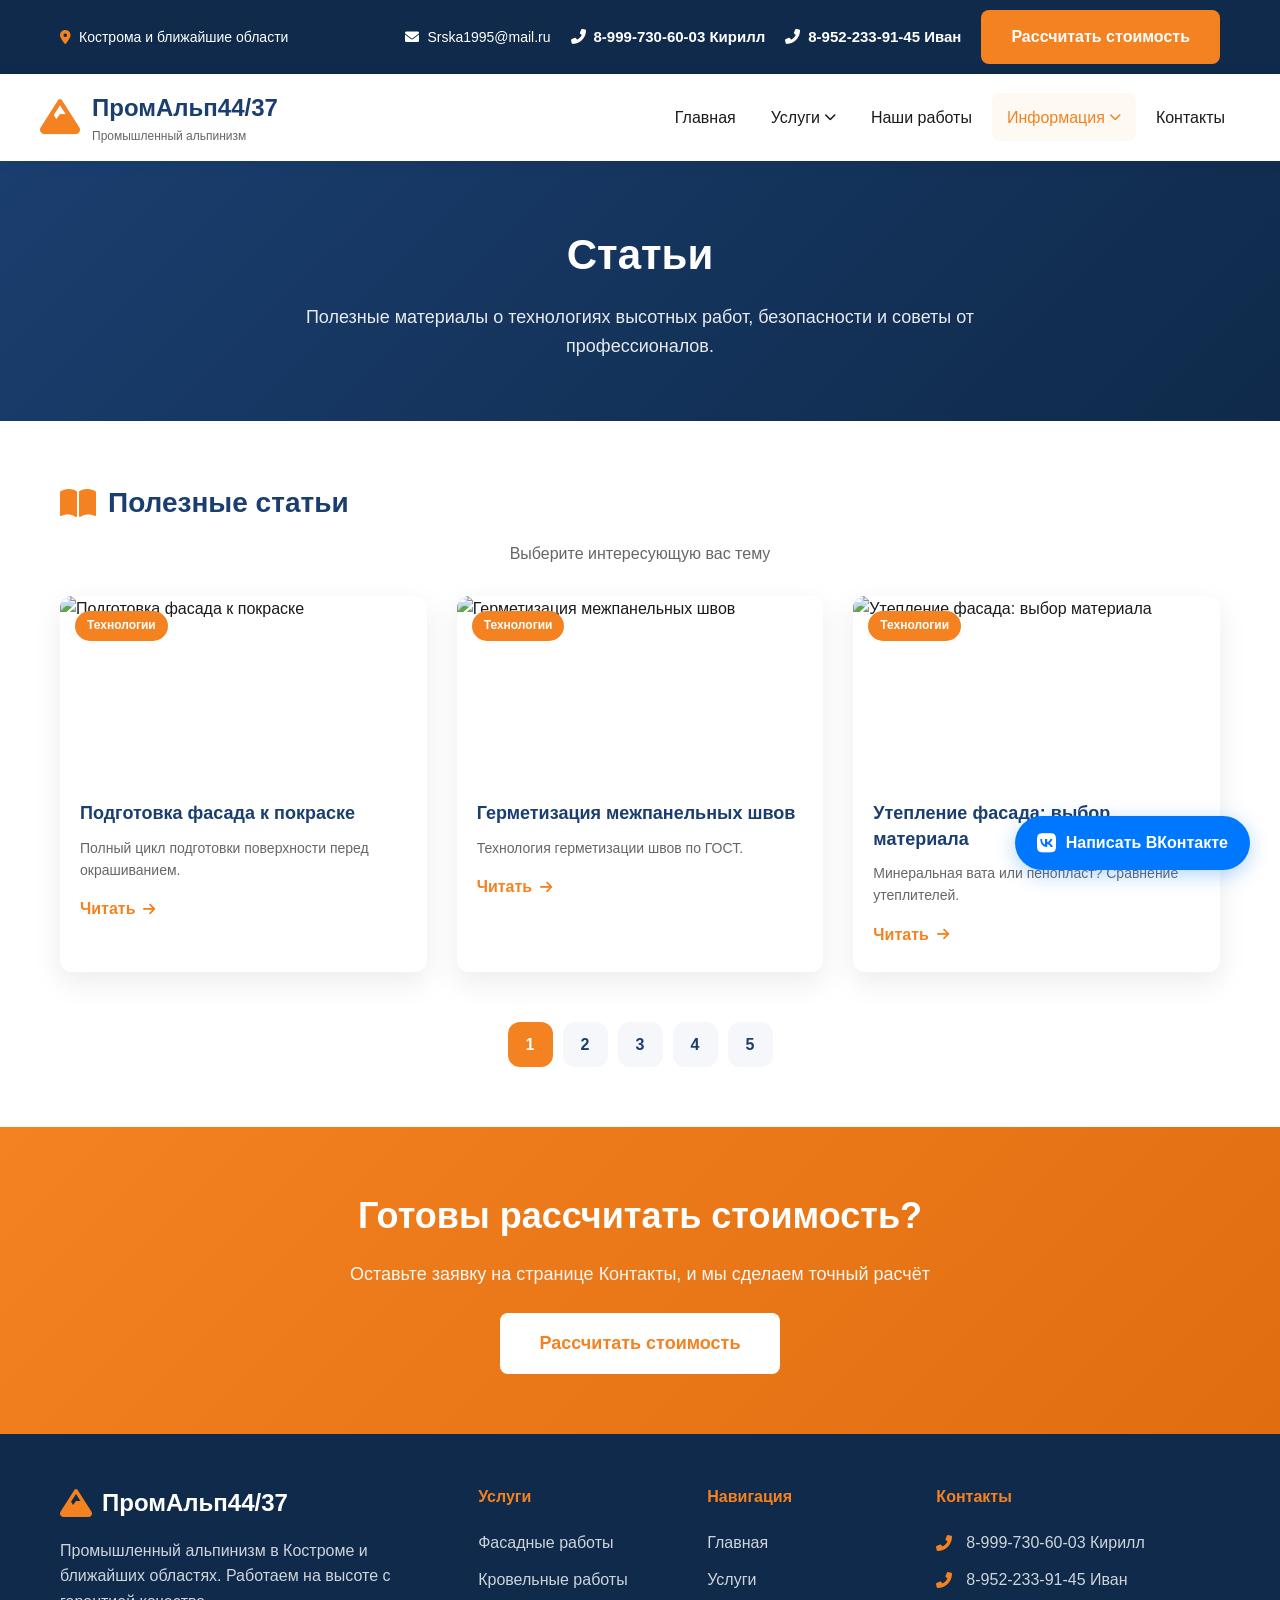
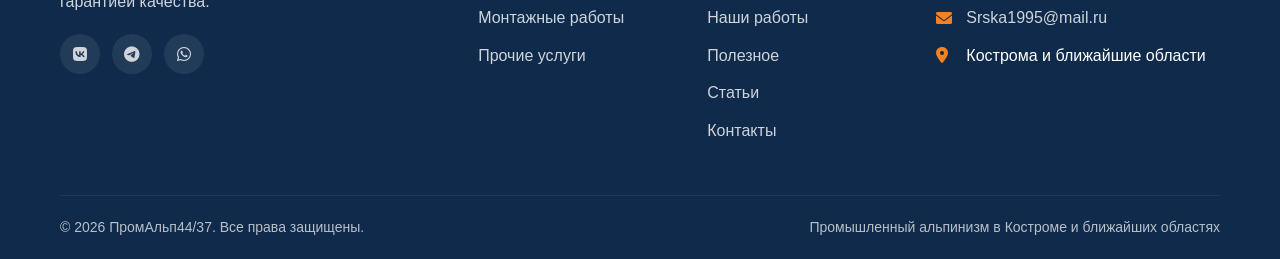
==== commit e5464878: "обновление кнопки" ====
--- a/articles.html
+++ b/articles.html
@@ -66,7 +66,7 @@
                     <a href="tel:+79997306003"><i class="fas fa-phone-alt"></i> 8-999-730-60-03 Кирилл</a>
                     <a href="tel:+79522339145"><i class="fas fa-phone-alt"></i> 8-952-233-91-45 Иван</a>
                 </div>
-                <button class="btn btn-small btn-callback">Заказать звонок</button>
+                <a href="contacts.html" class="btn btn-small">Рассчитать стоимость</a>
             </div>
         </div>
     </div>
--- a/style.css
+++ b/style.css
@@ -970,4 +970,37 @@
     .nav-link { padding: 0 8px; font-size: 12px; height: 36px; }
     .logo__title { font-size: 18px; }
     .logo i { font-size: 32px; }
-}+}
+
+/* Два телефона в верхней панели */
+.top-bar__phones {
+    display: flex;
+    gap: 20px;
+}
+
+.top-bar__phones a {
+    color: var(--white);
+    text-decoration: none;
+    display: flex;
+    align-items: center;
+    gap: 8px;
+    transition: color 0.3s;
+    font-weight: 600;
+    font-size: 15px;
+}
+
+.top-bar__phones a:hover {
+    color: var(--secondary);
+}
+
+@media (max-width: 768px) {
+    .top-bar__phones {
+        flex-direction: column;
+        gap: 5px;
+        text-align: center;
+    }
+
+    .top-bar__phones a {
+        justify-content: center;
+    }
+}
